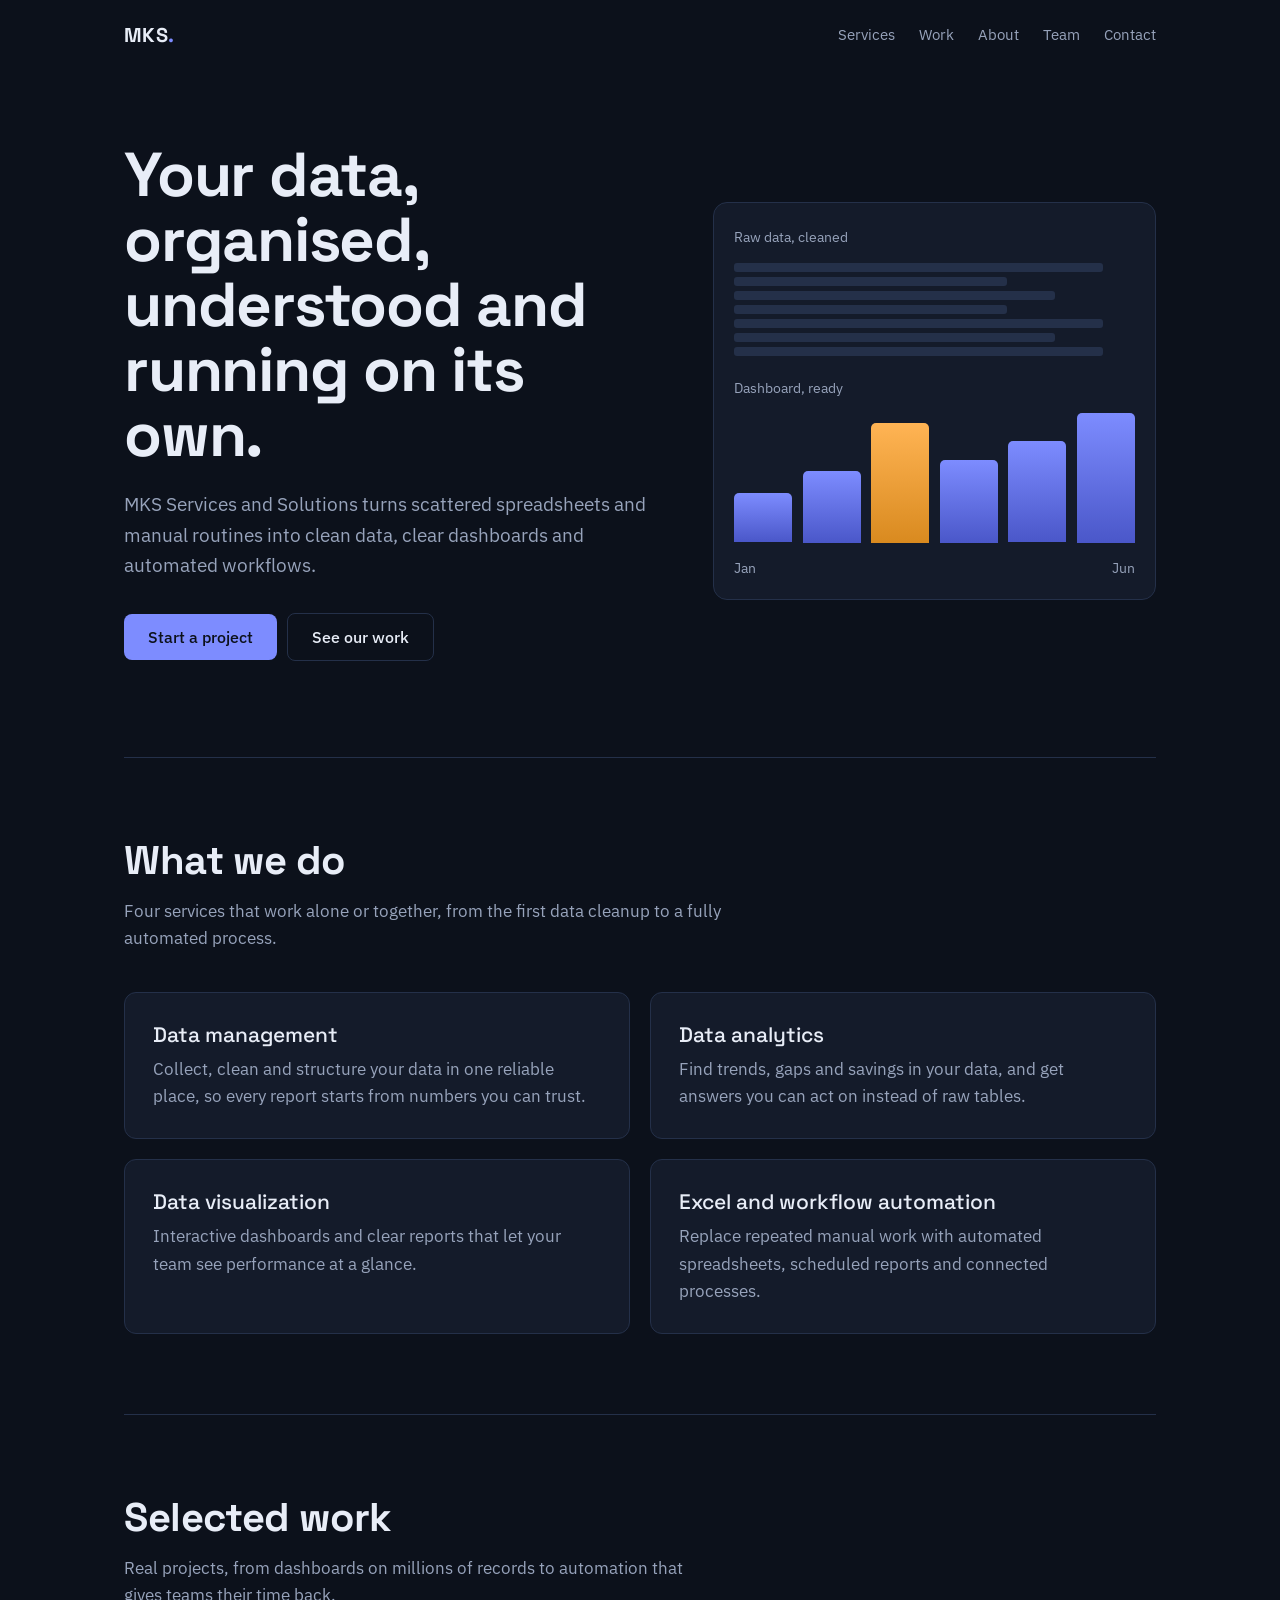
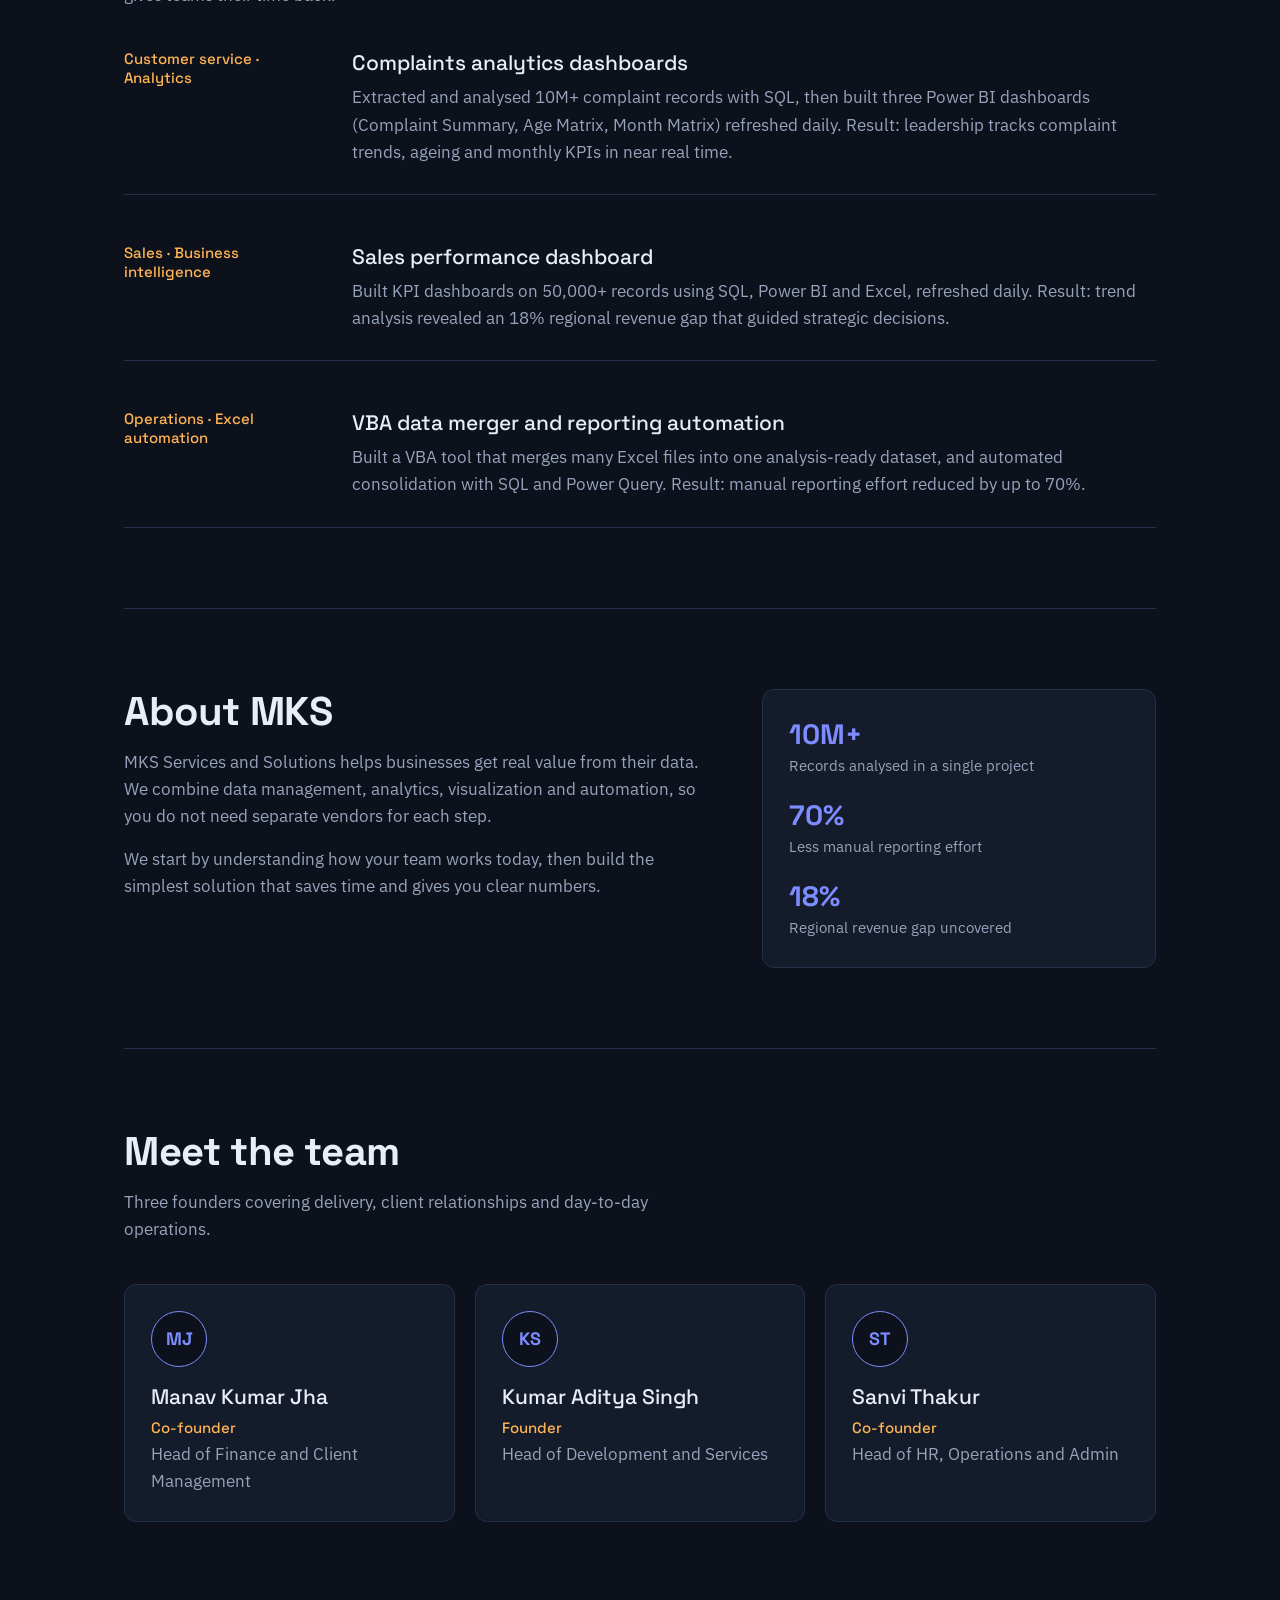
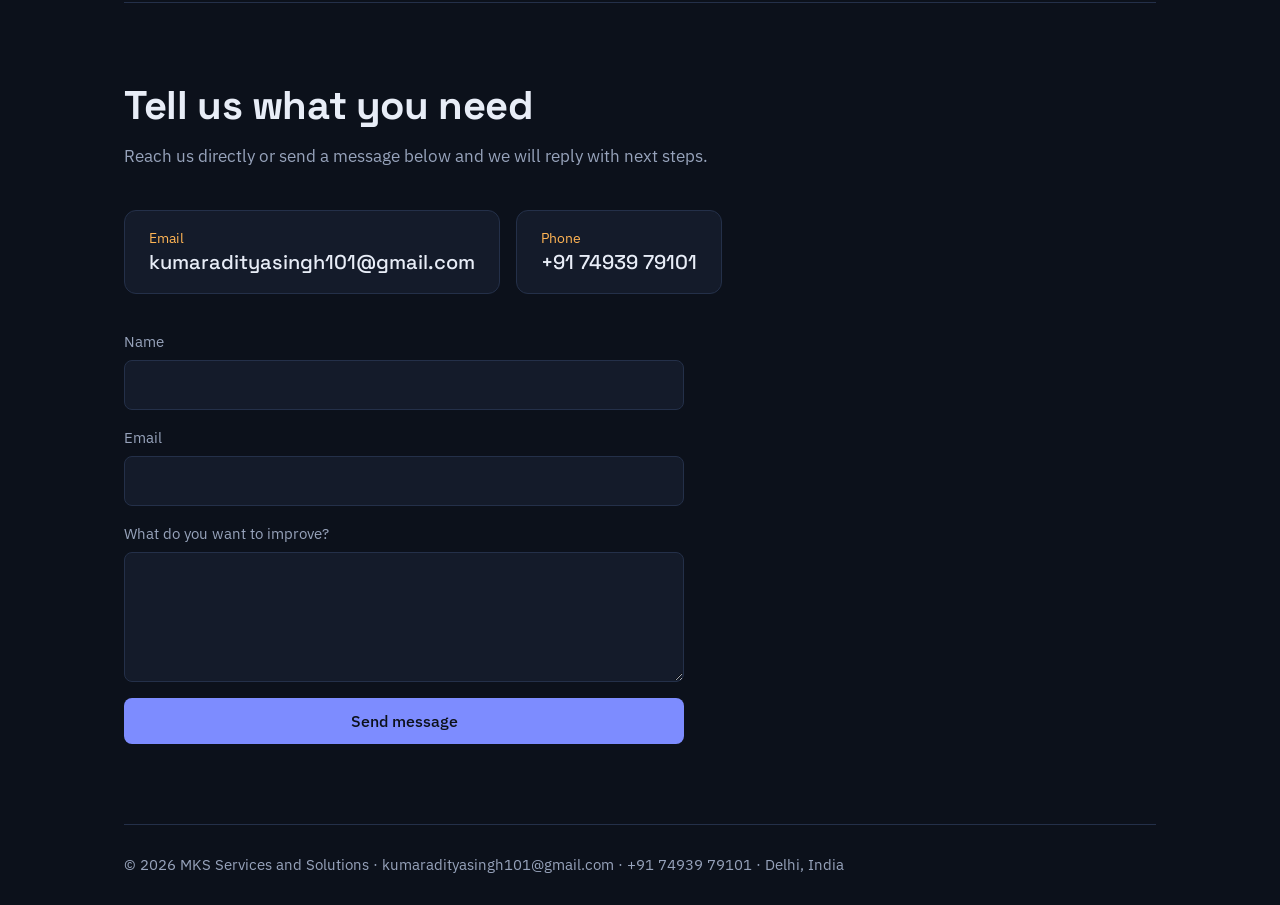
==== index.html @ cb876950 "Rename MKS Services and Solutions.html to index.html" ====
<!DOCTYPE html>
<html lang="en">
<head>
<meta charset="utf-8">
<meta name="viewport" content="width=device-width, initial-scale=1, viewport-fit=cover">
<title>MKS Services and Solutions</title>
<link rel="preconnect" href="https://fonts.googleapis.com">
<link href="https://fonts.googleapis.com/css2?family=Space+Grotesk:wght@500;700&family=IBM+Plex+Sans:wght@400;500&display=swap" rel="stylesheet">
<style>
:root{
  color-scheme:dark;
  --bg:#0c111b; --panel:#141b2a; --line:#243049; --text:#e8edf7; --muted:#97a3bb;
  --accent:#7d8cff; --warm:#ffb454;
  --head:"Space Grotesk",system-ui,sans-serif; --body:"IBM Plex Sans",system-ui,sans-serif;
  box-sizing:border-box; padding-top:env(safe-area-inset-top,0px); padding-bottom:env(safe-area-inset-bottom,0px);
}
html{scroll-padding-top:env(safe-area-inset-top,0px);scroll-behavior:smooth}
*,*::before,*::after{box-sizing:inherit}
body{margin:0;background:var(--bg);color:var(--text);font:400 17px/1.6 var(--body)}
a{color:inherit}
:focus-visible{outline:2px solid var(--warm);outline-offset:3px}
.wrap{max-width:1080px;margin:0 auto;padding:0 24px}
header{display:flex;justify-content:space-between;align-items:center;padding:22px 0}
.logo{font:700 20px var(--head);text-decoration:none;letter-spacing:.02em}
.logo span{color:var(--accent)}
nav{display:flex;gap:24px;flex-wrap:wrap}
nav a{color:var(--muted);text-decoration:none;font-size:15px}
nav a:hover{color:var(--text)}
.hero{display:grid;grid-template-columns:1.1fr .9fr;gap:48px;align-items:center;padding:72px 0 96px}
h1{font:700 clamp(36px,5.6vw,62px)/1.05 var(--head);margin:0 0 22px;letter-spacing:-.02em}
h2{font:700 clamp(28px,3.6vw,40px)/1.15 var(--head);margin:0 0 14px;letter-spacing:-.01em}
h3{font:500 21px var(--head);margin:0 0 8px}
.lead{color:var(--muted);font-size:19px;max-width:52ch;margin:0 0 32px}
.btn{display:inline-block;padding:13px 24px;border-radius:8px;background:var(--accent);color:#0c111b;font:500 16px var(--body);text-decoration:none;border:0;cursor:pointer}
.btn.ghost{background:transparent;color:var(--text);border:1px solid var(--line);margin-left:10px}
.btn:hover{filter:brightness(1.1)}
/* hero visual: messy data becoming a dashboard */
.flow{background:var(--panel);border:1px solid var(--line);border-radius:14px;padding:20px}
.flow small{color:var(--muted);font-size:14px}
.rows{display:grid;gap:5px;margin:12px 0 18px}
.rows i{display:block;height:9px;border-radius:3px;background:var(--line);animation:clean 1s ease-out .6s both}
.rows i:nth-child(odd){width:92%}.rows i:nth-child(even){width:68%}
.rows i:nth-child(3n){width:80%}
@keyframes clean{from{width:100%;background:#5a3b4a}to{}}
.bars{display:flex;align-items:flex-end;gap:10px;height:130px;margin-top:12px}
.bars b{flex:1;border-radius:5px 5px 0 0;background:linear-gradient(var(--accent),#4a57c9);transform-origin:bottom;animation:grow .9s cubic-bezier(.2,.8,.2,1) 1.4s both}
.bars b:nth-child(3){background:linear-gradient(var(--warm),#d98a1f)}
.bars b:nth-child(2){animation-delay:1.5s}.bars b:nth-child(3){animation-delay:1.6s}
.bars b:nth-child(4){animation-delay:1.7s}.bars b:nth-child(5){animation-delay:1.8s}.bars b:nth-child(6){animation-delay:1.9s}
@keyframes grow{from{transform:scaleY(0)}}
.tag{display:flex;justify-content:space-between;margin-top:14px;color:var(--muted);font-size:14px}
section{padding:80px 0;border-top:1px solid var(--line)}
.sub{color:var(--muted);max-width:60ch;margin:0 0 40px}
.services{display:grid;grid-template-columns:repeat(2,1fr);gap:20px}
.svc{background:var(--panel);border:1px solid var(--line);border-radius:12px;padding:28px}
.svc p{margin:0;color:var(--muted)}
.cases{display:grid;gap:20px}
.case{display:grid;grid-template-columns:200px 1fr;gap:28px;padding:28px 0;border-bottom:1px solid var(--line)}
.case:first-child{padding-top:0}
.case .meta{color:var(--warm);font:500 15px var(--head)}
.case .res{color:var(--muted);margin:6px 0 0}
.about{display:grid;grid-template-columns:1.2fr .8fr;gap:48px}
.about p{color:var(--muted);margin:0 0 16px}
.facts{background:var(--panel);border:1px solid var(--line);border-radius:12px;padding:26px;display:grid;gap:18px;align-content:start}
.facts strong{display:block;font:700 28px var(--head);color:var(--accent)}
.facts span{color:var(--muted);font-size:15px}
form{display:grid;gap:16px;max-width:560px}
label{display:grid;gap:6px;font-size:15px;color:var(--muted)}
input,textarea{font:inherit;color:var(--text);background:var(--panel);border:1px solid var(--line);border-radius:8px;padding:12px 14px}
textarea{min-height:130px;resize:vertical}
.direct{display:flex;flex-wrap:wrap;gap:16px;margin:0 0 36px}
.direct a{display:block;background:var(--panel);border:1px solid var(--line);border-radius:12px;padding:18px 24px;text-decoration:none;font:500 20px var(--head);overflow-wrap:anywhere}
.direct a:hover{border-color:var(--accent)}
.direct span{display:block;color:var(--warm);font:400 14px var(--body);margin-bottom:2px}
.team{display:grid;grid-template-columns:repeat(3,1fr);gap:20px}
.person{background:var(--panel);border:1px solid var(--line);border-radius:12px;padding:26px}
.av{width:56px;height:56px;border-radius:50%;display:grid;place-items:center;background:var(--bg);border:1px solid var(--accent);color:var(--accent);font:700 18px var(--head);margin-bottom:16px}
.role{color:var(--warm);font:500 15px var(--head);margin-bottom:4px}
.person p{margin:0;color:var(--muted)}
footer{border-top:1px solid var(--line);padding:28px 0;color:var(--muted);font-size:15px}
@media(max-width:820px){
  .hero,.about{grid-template-columns:1fr}.services{grid-template-columns:1fr}
  .case{grid-template-columns:1fr;gap:6px}.hero{padding-top:36px}.team{grid-template-columns:1fr}
  nav{gap:16px}
}
@media(prefers-reduced-motion:reduce){.rows i,.bars b{animation:none}}
</style>
</head>
<body>
<div class="wrap">
<header>
  <a class="logo" href="#top">MKS<span>.</span></a>
  <nav aria-label="Main"><a href="#services">Services</a><a href="#work">Work</a><a href="#about">About</a><a href="#team">Team</a><a href="#contact">Contact</a></nav>
</header>

<main id="top">
<div class="hero">
  <div>
    <h1>Your data, organised, understood and running on its own.</h1>
    <p class="lead">MKS Services and Solutions turns scattered spreadsheets and manual routines into clean data, clear dashboards and automated workflows.</p>
    <a class="btn" href="#contact">Start a project</a><a class="btn ghost" href="#work">See our work</a>
  </div>
  <div class="flow" role="img" aria-label="Illustration: messy data rows are cleaned and become a bar chart">
    <small>Raw data, cleaned</small>
    <div class="rows"><i></i><i></i><i></i><i></i><i></i><i></i><i></i></div>
    <small>Dashboard, ready</small>
    <div class="bars"><b style="height:38%"></b><b style="height:55%"></b><b style="height:92%"></b><b style="height:64%"></b><b style="height:78%"></b><b style="height:100%"></b></div>
    <div class="tag"><span>Jan</span><span>Jun</span></div>
  </div>
</div>

<section id="services">
  <h2>What we do</h2>
  <p class="sub">Four services that work alone or together, from the first data cleanup to a fully automated process.</p>
  <div class="services">
    <div class="svc"><h3>Data management</h3><p>Collect, clean and structure your data in one reliable place, so every report starts from numbers you can trust.</p></div>
    <div class="svc"><h3>Data analytics</h3><p>Find trends, gaps and savings in your data, and get answers you can act on instead of raw tables.</p></div>
    <div class="svc"><h3>Data visualization</h3><p>Interactive dashboards and clear reports that let your team see performance at a glance.</p></div>
    <div class="svc"><h3>Excel and workflow automation</h3><p>Replace repeated manual work with automated spreadsheets, scheduled reports and connected processes.</p></div>
  </div>
</section>

<section id="work">
  <h2>Selected work</h2>
  <p class="sub">Real projects, from dashboards on millions of records to automation that gives teams their time back.</p>
  <div class="cases">
    <article class="case"><div class="meta">Customer service · Analytics</div><div><h3>Complaints analytics dashboards</h3><p class="res">Extracted and analysed 10M+ complaint records with SQL, then built three Power BI dashboards (Complaint Summary, Age Matrix, Month Matrix) refreshed daily. Result: leadership tracks complaint trends, ageing and monthly KPIs in near real time.</p></div></article>
    <article class="case"><div class="meta">Sales · Business intelligence</div><div><h3>Sales performance dashboard</h3><p class="res">Built KPI dashboards on 50,000+ records using SQL, Power BI and Excel, refreshed daily. Result: trend analysis revealed an 18% regional revenue gap that guided strategic decisions.</p></div></article>
    <article class="case"><div class="meta">Operations · Excel automation</div><div><h3>VBA data merger and reporting automation</h3><p class="res">Built a VBA tool that merges many Excel files into one analysis-ready dataset, and automated consolidation with SQL and Power Query. Result: manual reporting effort reduced by up to 70%.</p></div></article>
  </div>
</section>

<section id="about">
  <div class="about">
    <div>
      <h2>About MKS</h2>
      <p>MKS Services and Solutions helps businesses get real value from their data. We combine data management, analytics, visualization and automation, so you do not need separate vendors for each step.</p>
      <p>We start by understanding how your team works today, then build the simplest solution that saves time and gives you clear numbers.</p>
    </div>
    <div class="facts">
      <div><strong>10M+</strong><span>Records analysed in a single project</span></div>
      <div><strong>70%</strong><span>Less manual reporting effort</span></div>
      <div><strong>18%</strong><span>Regional revenue gap uncovered</span></div>
    </div>
  </div>
</section>

<section id="team">
  <h2>Meet the team</h2>
  <p class="sub">Three founders covering delivery, client relationships and day-to-day operations.</p>
  <div class="team">
    <div class="person"><div class="av" aria-hidden="true">MJ</div><h3>Manav Kumar Jha</h3><div class="role">Co-founder</div><p>Head of Finance and Client Management</p></div>
    <div class="person"><div class="av" aria-hidden="true">KS</div><h3>Kumar Aditya Singh</h3><div class="role">Founder</div><p>Head of Development and Services</p></div>
    <div class="person"><div class="av" aria-hidden="true">ST</div><h3>Sanvi Thakur</h3><div class="role">Co-founder</div><p>Head of HR, Operations and Admin</p></div>
  </div>
</section>

<section id="contact">
  <h2>Tell us what you need</h2>
  <p class="sub">Reach us directly or send a message below and we will reply with next steps.</p>
  <div class="direct">
    <a href="mailto:kumaradityasingh101@gmail.com"><span>Email</span>kumaradityasingh101@gmail.com</a>
    <a href="tel:+917493979101"><span>Phone</span>+91 74939 79101</a>
  </div>
  <form id="f">
    <label>Name<input name="name" required autocomplete="name"></label>
    <label>Email<input name="email" type="email" required autocomplete="email"></label>
    <label>What do you want to improve?<textarea name="msg" required></textarea></label>
    <button class="btn" type="submit">Send message</button>
  </form>
</section>
</main>

<footer>© 2026 MKS Services and Solutions · kumaradityasingh101@gmail.com · +91 74939 79101 · Delhi, India</footer>
</div>
<script>
document.getElementById('f').addEventListener('submit',function(e){
  e.preventDefault();
  var d=new FormData(e.target);
  var body='Name: '+d.get('name')+'\nEmail: '+d.get('email')+'\n\n'+d.get('msg');
  location.href='mailto:kumaradityasingh101@gmail.com?subject='+encodeURIComponent('New enquiry from '+d.get('name'))+'&body='+encodeURIComponent(body);
});
</script>
</body>
</html>
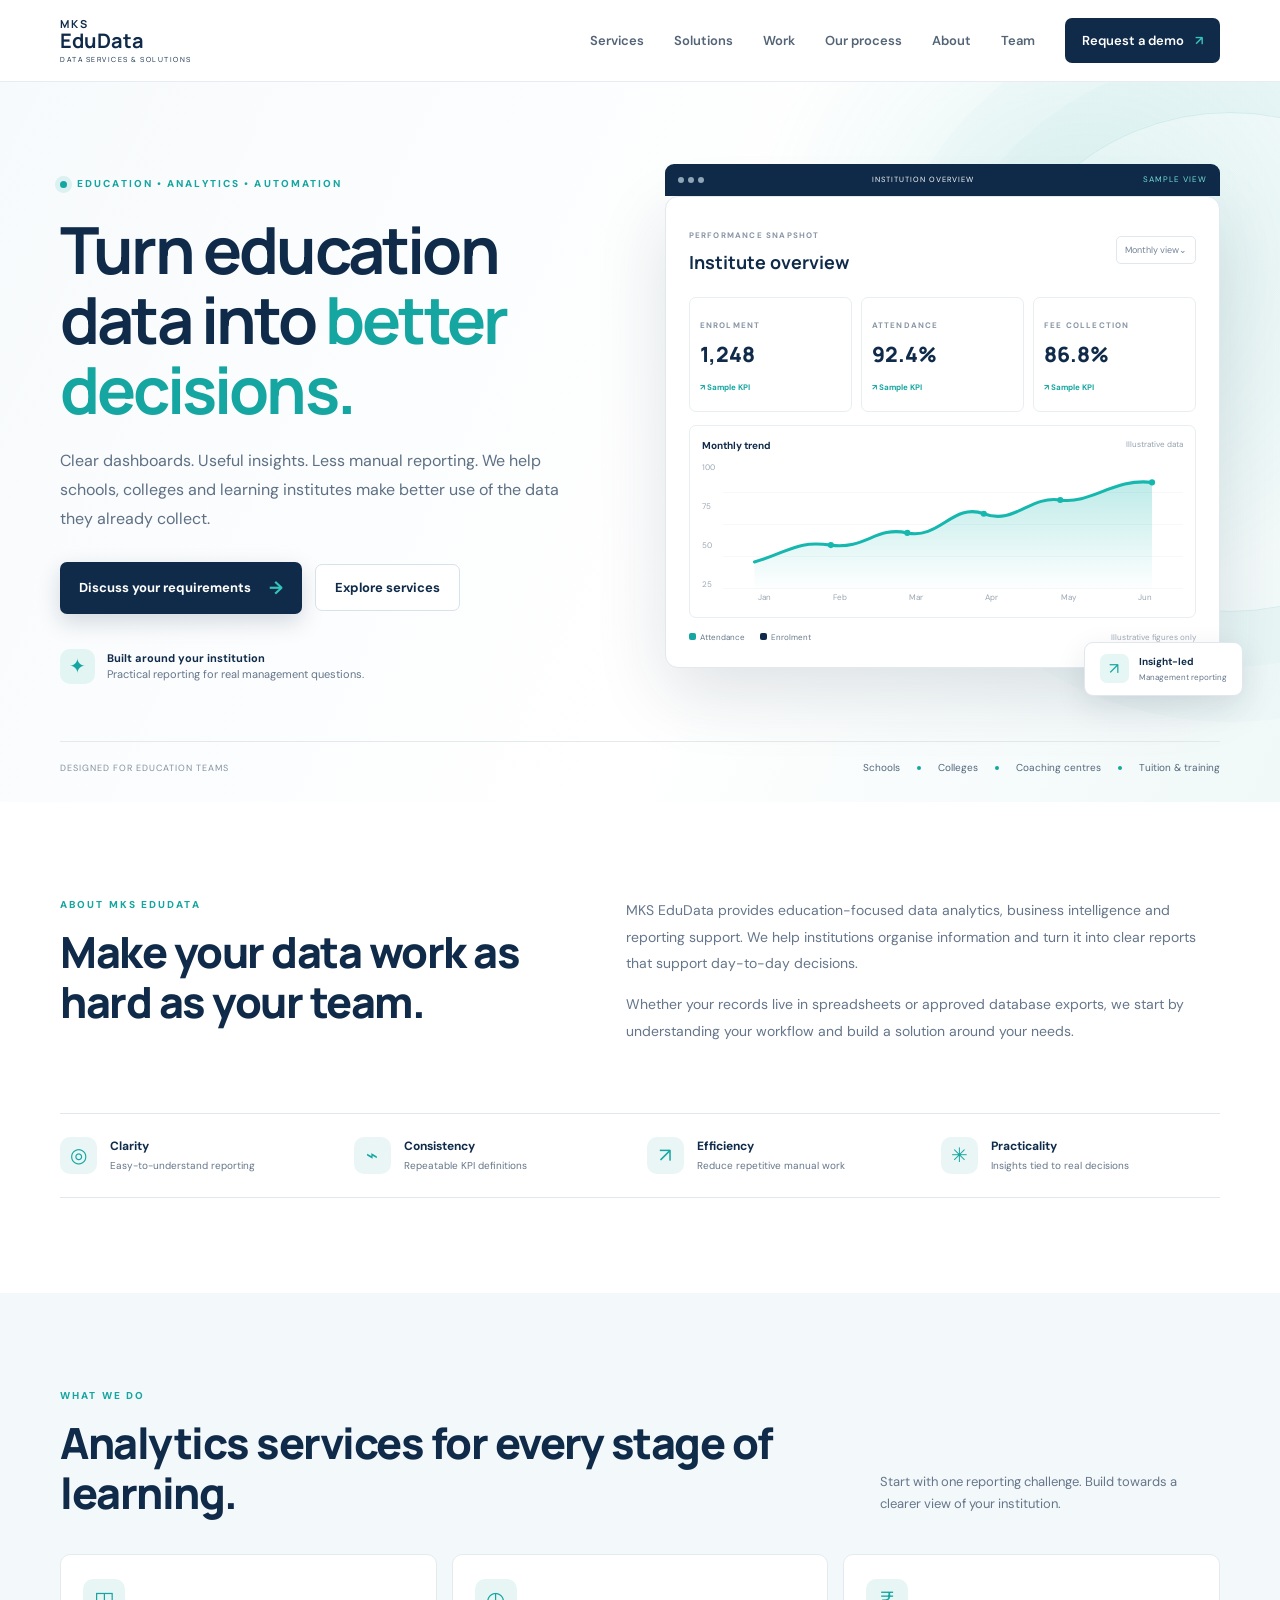
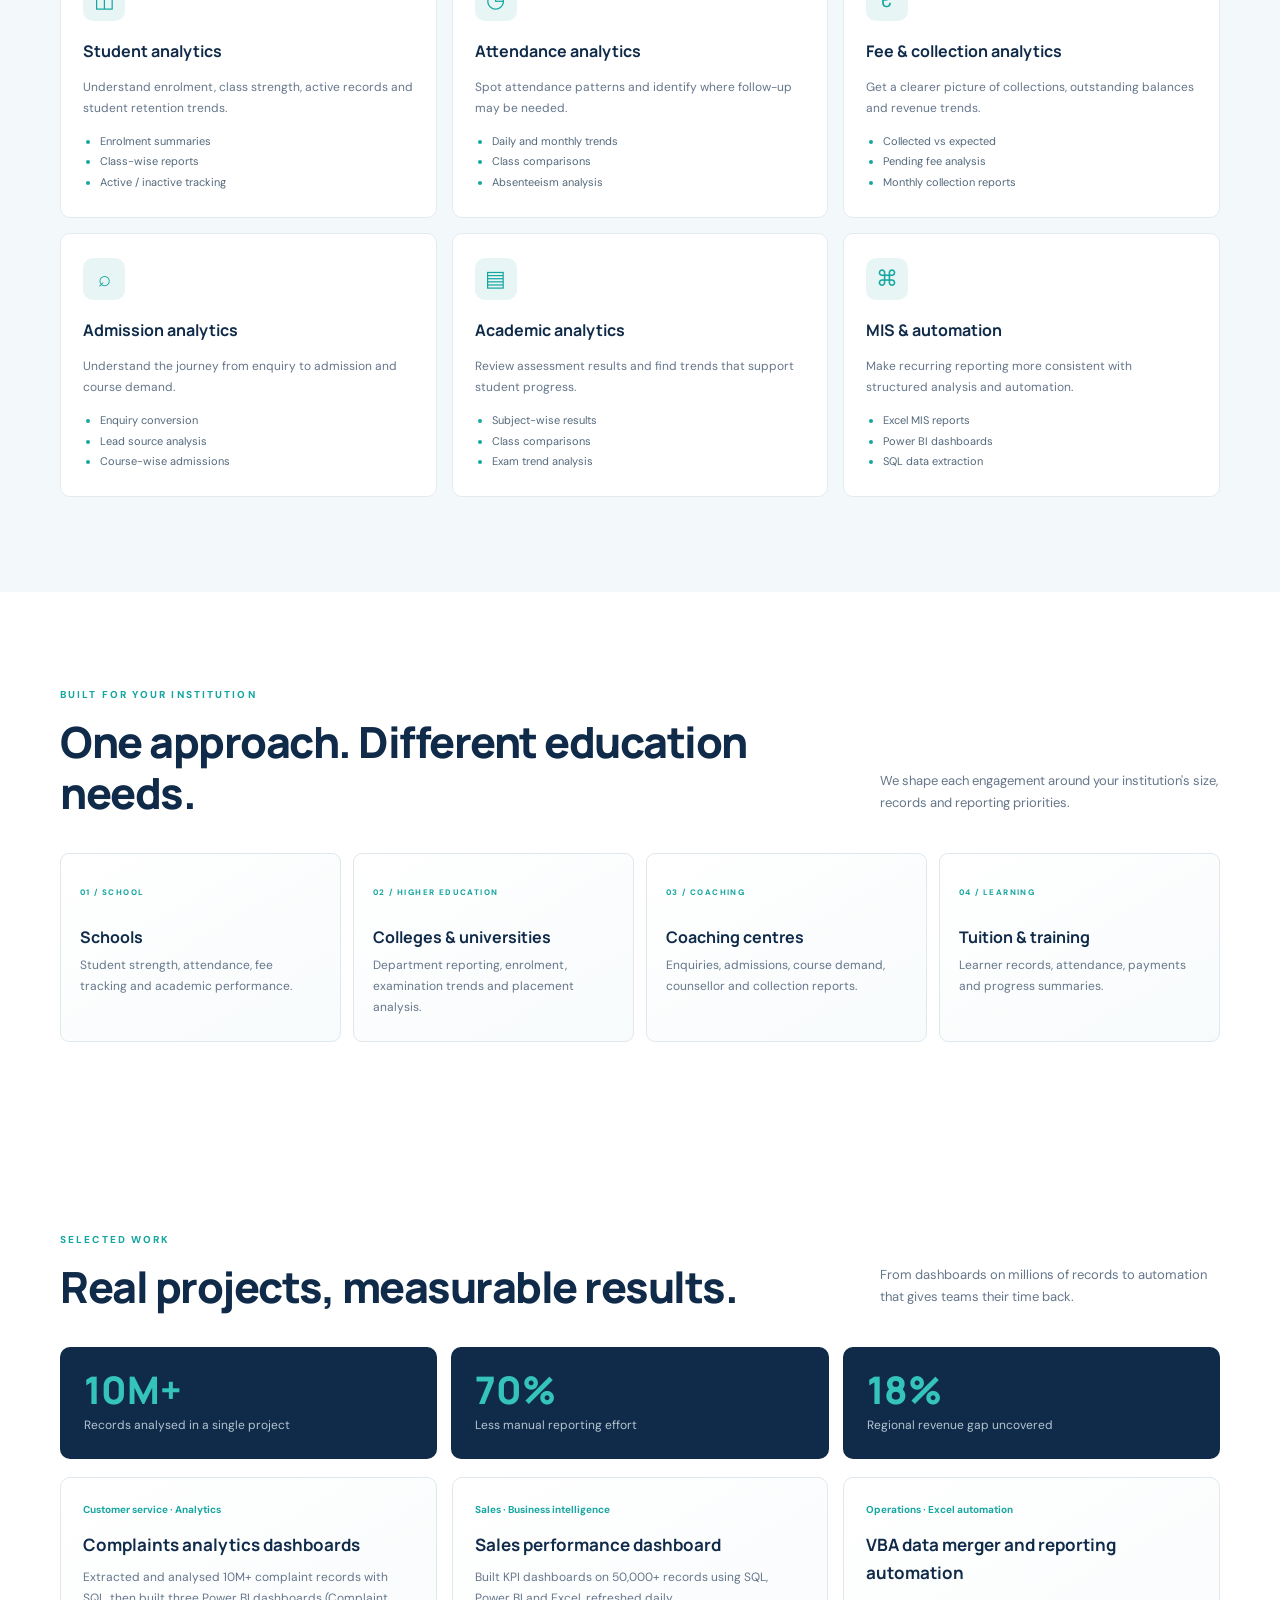
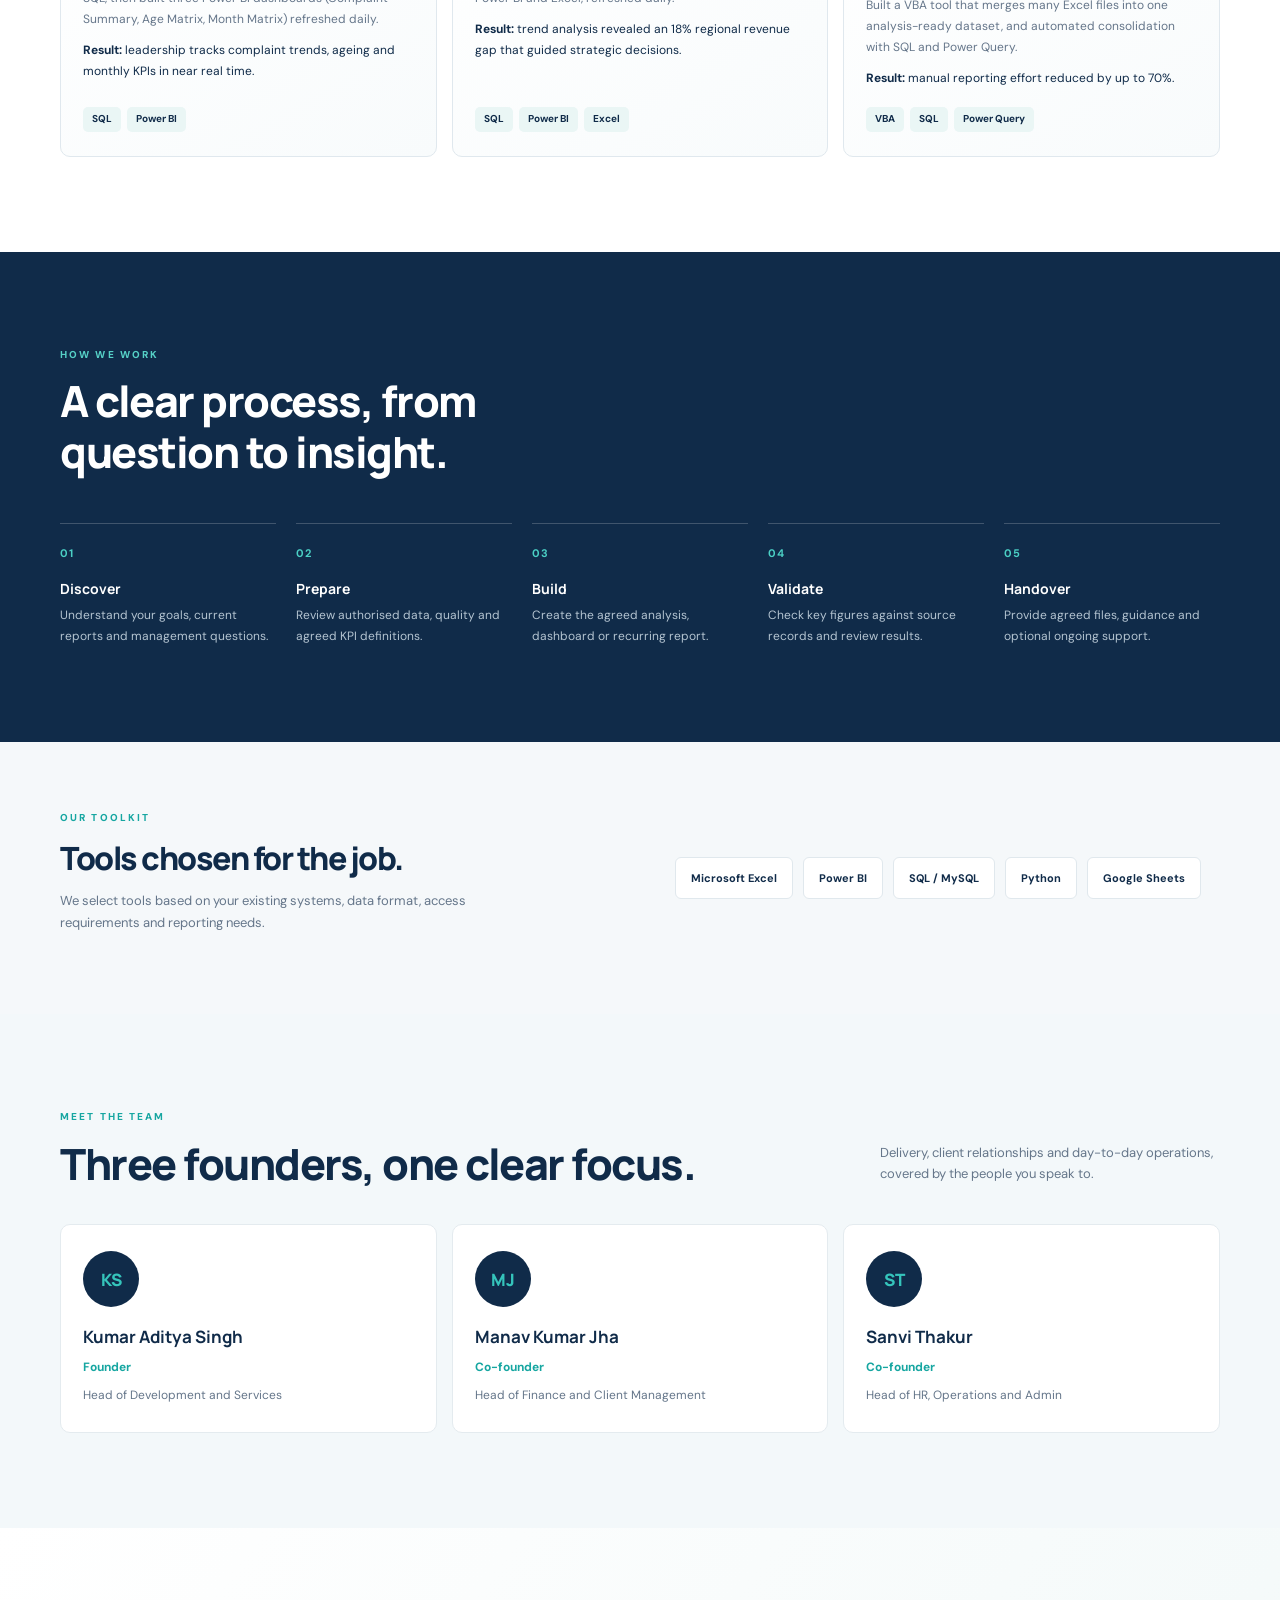
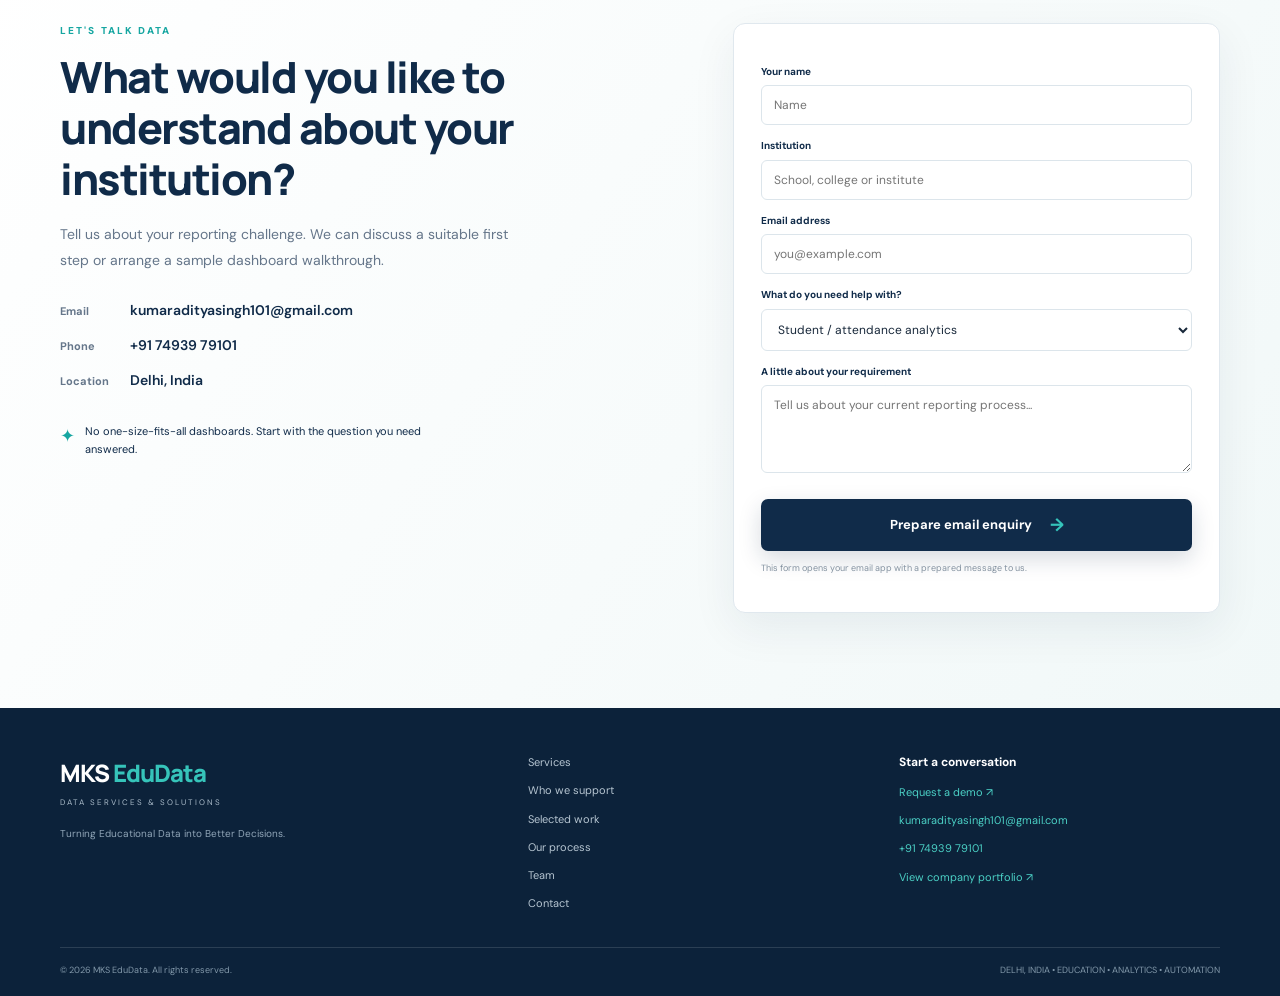
==== commit 1d51dbd7: "Add files via upload" ====
--- a/index.html
+++ b/index.html
@@ -1,185 +1,192 @@
-<!DOCTYPE html>
+<!doctype html>
 <html lang="en">
 <head>
-<meta charset="utf-8">
-<meta name="viewport" content="width=device-width, initial-scale=1, viewport-fit=cover">
-<title>MKS Services and Solutions</title>
-<link rel="preconnect" href="https://fonts.googleapis.com">
-<link href="https://fonts.googleapis.com/css2?family=Space+Grotesk:wght@500;700&family=IBM+Plex+Sans:wght@400;500&display=swap" rel="stylesheet">
-<style>
-:root{
-  color-scheme:dark;
-  --bg:#0c111b; --panel:#141b2a; --line:#243049; --text:#e8edf7; --muted:#97a3bb;
-  --accent:#7d8cff; --warm:#ffb454;
-  --head:"Space Grotesk",system-ui,sans-serif; --body:"IBM Plex Sans",system-ui,sans-serif;
-  box-sizing:border-box; padding-top:env(safe-area-inset-top,0px); padding-bottom:env(safe-area-inset-bottom,0px);
-}
-html{scroll-padding-top:env(safe-area-inset-top,0px);scroll-behavior:smooth}
-*,*::before,*::after{box-sizing:inherit}
-body{margin:0;background:var(--bg);color:var(--text);font:400 17px/1.6 var(--body)}
-a{color:inherit}
-:focus-visible{outline:2px solid var(--warm);outline-offset:3px}
-.wrap{max-width:1080px;margin:0 auto;padding:0 24px}
-header{display:flex;justify-content:space-between;align-items:center;padding:22px 0}
-.logo{font:700 20px var(--head);text-decoration:none;letter-spacing:.02em}
-.logo span{color:var(--accent)}
-nav{display:flex;gap:24px;flex-wrap:wrap}
-nav a{color:var(--muted);text-decoration:none;font-size:15px}
-nav a:hover{color:var(--text)}
-.hero{display:grid;grid-template-columns:1.1fr .9fr;gap:48px;align-items:center;padding:72px 0 96px}
-h1{font:700 clamp(36px,5.6vw,62px)/1.05 var(--head);margin:0 0 22px;letter-spacing:-.02em}
-h2{font:700 clamp(28px,3.6vw,40px)/1.15 var(--head);margin:0 0 14px;letter-spacing:-.01em}
-h3{font:500 21px var(--head);margin:0 0 8px}
-.lead{color:var(--muted);font-size:19px;max-width:52ch;margin:0 0 32px}
-.btn{display:inline-block;padding:13px 24px;border-radius:8px;background:var(--accent);color:#0c111b;font:500 16px var(--body);text-decoration:none;border:0;cursor:pointer}
-.btn.ghost{background:transparent;color:var(--text);border:1px solid var(--line);margin-left:10px}
-.btn:hover{filter:brightness(1.1)}
-/* hero visual: messy data becoming a dashboard */
-.flow{background:var(--panel);border:1px solid var(--line);border-radius:14px;padding:20px}
-.flow small{color:var(--muted);font-size:14px}
-.rows{display:grid;gap:5px;margin:12px 0 18px}
-.rows i{display:block;height:9px;border-radius:3px;background:var(--line);animation:clean 1s ease-out .6s both}
-.rows i:nth-child(odd){width:92%}.rows i:nth-child(even){width:68%}
-.rows i:nth-child(3n){width:80%}
-@keyframes clean{from{width:100%;background:#5a3b4a}to{}}
-.bars{display:flex;align-items:flex-end;gap:10px;height:130px;margin-top:12px}
-.bars b{flex:1;border-radius:5px 5px 0 0;background:linear-gradient(var(--accent),#4a57c9);transform-origin:bottom;animation:grow .9s cubic-bezier(.2,.8,.2,1) 1.4s both}
-.bars b:nth-child(3){background:linear-gradient(var(--warm),#d98a1f)}
-.bars b:nth-child(2){animation-delay:1.5s}.bars b:nth-child(3){animation-delay:1.6s}
-.bars b:nth-child(4){animation-delay:1.7s}.bars b:nth-child(5){animation-delay:1.8s}.bars b:nth-child(6){animation-delay:1.9s}
-@keyframes grow{from{transform:scaleY(0)}}
-.tag{display:flex;justify-content:space-between;margin-top:14px;color:var(--muted);font-size:14px}
-section{padding:80px 0;border-top:1px solid var(--line)}
-.sub{color:var(--muted);max-width:60ch;margin:0 0 40px}
-.services{display:grid;grid-template-columns:repeat(2,1fr);gap:20px}
-.svc{background:var(--panel);border:1px solid var(--line);border-radius:12px;padding:28px}
-.svc p{margin:0;color:var(--muted)}
-.cases{display:grid;gap:20px}
-.case{display:grid;grid-template-columns:200px 1fr;gap:28px;padding:28px 0;border-bottom:1px solid var(--line)}
-.case:first-child{padding-top:0}
-.case .meta{color:var(--warm);font:500 15px var(--head)}
-.case .res{color:var(--muted);margin:6px 0 0}
-.about{display:grid;grid-template-columns:1.2fr .8fr;gap:48px}
-.about p{color:var(--muted);margin:0 0 16px}
-.facts{background:var(--panel);border:1px solid var(--line);border-radius:12px;padding:26px;display:grid;gap:18px;align-content:start}
-.facts strong{display:block;font:700 28px var(--head);color:var(--accent)}
-.facts span{color:var(--muted);font-size:15px}
-form{display:grid;gap:16px;max-width:560px}
-label{display:grid;gap:6px;font-size:15px;color:var(--muted)}
-input,textarea{font:inherit;color:var(--text);background:var(--panel);border:1px solid var(--line);border-radius:8px;padding:12px 14px}
-textarea{min-height:130px;resize:vertical}
-.direct{display:flex;flex-wrap:wrap;gap:16px;margin:0 0 36px}
-.direct a{display:block;background:var(--panel);border:1px solid var(--line);border-radius:12px;padding:18px 24px;text-decoration:none;font:500 20px var(--head);overflow-wrap:anywhere}
-.direct a:hover{border-color:var(--accent)}
-.direct span{display:block;color:var(--warm);font:400 14px var(--body);margin-bottom:2px}
-.team{display:grid;grid-template-columns:repeat(3,1fr);gap:20px}
-.person{background:var(--panel);border:1px solid var(--line);border-radius:12px;padding:26px}
-.av{width:56px;height:56px;border-radius:50%;display:grid;place-items:center;background:var(--bg);border:1px solid var(--accent);color:var(--accent);font:700 18px var(--head);margin-bottom:16px}
-.role{color:var(--warm);font:500 15px var(--head);margin-bottom:4px}
-.person p{margin:0;color:var(--muted)}
-footer{border-top:1px solid var(--line);padding:28px 0;color:var(--muted);font-size:15px}
-@media(max-width:820px){
-  .hero,.about{grid-template-columns:1fr}.services{grid-template-columns:1fr}
-  .case{grid-template-columns:1fr;gap:6px}.hero{padding-top:36px}.team{grid-template-columns:1fr}
-  nav{gap:16px}
-}
-@media(prefers-reduced-motion:reduce){.rows i,.bars b{animation:none}}
-</style>
+  <meta charset="utf-8">
+  <meta name="viewport" content="width=device-width, initial-scale=1">
+  <meta name="theme-color" content="#102b49">
+  <meta name="description" content="MKS EduData provides education analytics, Power BI dashboards, MIS reporting and data automation for schools, colleges and institutes.">
+  <title>MKS EduData | Education Data Analytics</title>
+  <link rel="preconnect" href="https://fonts.googleapis.com">
+  <link rel="preconnect" href="https://fonts.gstatic.com" crossorigin>
+  <link href="https://fonts.googleapis.com/css2?family=DM+Sans:wght@400;500;600;700&family=Manrope:wght@400;500;600;700;800&display=swap" rel="stylesheet">
+  <link rel="stylesheet" href="styles.css">
 </head>
 <body>
-<div class="wrap">
-<header>
-  <a class="logo" href="#top">MKS<span>.</span></a>
-  <nav aria-label="Main"><a href="#services">Services</a><a href="#work">Work</a><a href="#about">About</a><a href="#team">Team</a><a href="#contact">Contact</a></nav>
-</header>
+  <header class="site-header">
+    <nav class="nav container" aria-label="Main navigation">
+      <a class="brand" href="#home" aria-label="MKS EduData home">
+        <img src="assets/mks-edudata-logo.png" alt="MKS EduData logo" onerror="this.style.display='none'">
+        <span class="brand-fallback"><b>MKS</b><strong>EduData</strong><small>DATA SERVICES &amp; SOLUTIONS</small></span>
+      </a>
+      <button class="menu-toggle" aria-label="Open menu" aria-expanded="false">☰</button>
+      <div class="nav-links">
+        <a href="#services">Services</a>
+        <a href="#solutions">Solutions</a>
+        <a href="#work">Work</a>
+        <a href="#process">Our process</a>
+        <a href="#about">About</a>
+        <a href="#team">Team</a>
+        <a class="nav-cta" href="#contact">Request a demo <span>↗</span></a>
+      </div>
+    </nav>
+  </header>
 
-<main id="top">
-<div class="hero">
-  <div>
-    <h1>Your data, organised, understood and running on its own.</h1>
-    <p class="lead">MKS Services and Solutions turns scattered spreadsheets and manual routines into clean data, clear dashboards and automated workflows.</p>
-    <a class="btn" href="#contact">Start a project</a><a class="btn ghost" href="#work">See our work</a>
-  </div>
-  <div class="flow" role="img" aria-label="Illustration: messy data rows are cleaned and become a bar chart">
-    <small>Raw data, cleaned</small>
-    <div class="rows"><i></i><i></i><i></i><i></i><i></i><i></i><i></i></div>
-    <small>Dashboard, ready</small>
-    <div class="bars"><b style="height:38%"></b><b style="height:55%"></b><b style="height:92%"></b><b style="height:64%"></b><b style="height:78%"></b><b style="height:100%"></b></div>
-    <div class="tag"><span>Jan</span><span>Jun</span></div>
-  </div>
-</div>
+  <main>
+    <section class="hero" id="home">
+      <div class="hero-glow"></div>
+      <div class="container hero-grid">
+        <div class="hero-copy">
+          <div class="eyebrow"><span class="pulse"></span> EDUCATION • ANALYTICS • AUTOMATION</div>
+          <h1>Turn education data into <em>better decisions.</em></h1>
+          <p class="hero-text">Clear dashboards. Useful insights. Less manual reporting. We help schools, colleges and learning institutes make better use of the data they already collect.</p>
+          <div class="hero-actions">
+            <a class="button button-primary" href="#contact">Discuss your requirements <span>→</span></a>
+            <a class="button button-quiet" href="#services">Explore services</a>
+          </div>
+          <div class="hero-proof">
+            <div class="proof-icon">✦</div>
+            <p><b>Built around your institution</b><br><span>Practical reporting for real management questions.</span></p>
+          </div>
+        </div>
+        <div class="dashboard-wrap" aria-label="Illustrative education analytics dashboard">
+          <div class="dashboard-top"><div><span class="dot"></span><span class="dot"></span><span class="dot"></span></div><small>INSTITUTION OVERVIEW</small><span class="live-label">SAMPLE VIEW</span></div>
+          <div class="dashboard">
+            <div class="dash-heading"><div><small>PERFORMANCE SNAPSHOT</small><h3>Institute overview</h3></div><span class="period">Monthly view⌄</span></div>
+            <div class="metric-grid">
+              <div class="metric"><small>ENROLMENT</small><b>1,248</b><span class="positive">↗ Sample KPI</span></div>
+              <div class="metric"><small>ATTENDANCE</small><b>92.4%</b><span class="positive">↗ Sample KPI</span></div>
+              <div class="metric"><small>FEE COLLECTION</small><b>86.8%</b><span class="positive">↗ Sample KPI</span></div>
+            </div>
+            <div class="chart-card">
+              <div class="chart-title"><b>Monthly trend</b><small>Illustrative data</small></div>
+              <div class="chart">
+                <div class="chart-y"><span>100</span><span>75</span><span>50</span><span>25</span></div>
+                <svg viewBox="0 0 520 170" role="img" aria-label="Illustrative rising monthly trend line">
+                  <defs><linearGradient id="area" x1="0" x2="0" y1="0" y2="1"><stop offset="0" stop-color="#16b7ae" stop-opacity=".28"/><stop offset="1" stop-color="#16b7ae" stop-opacity="0"/></linearGradient></defs>
+                  <path d="M0 132 C48 118 54 104 100 110 S158 85 200 94 S260 54 300 69 S360 45 400 51 S470 22 520 28 L520 170 L0 170Z" fill="url(#area)"/>
+                  <path d="M0 132 C48 118 54 104 100 110 S158 85 200 94 S260 54 300 69 S360 45 400 51 S470 22 520 28" fill="none" stroke="#16b7ae" stroke-width="4" stroke-linecap="round"/>
+                  <g fill="#16b7ae"><circle cx="100" cy="110" r="4"/><circle cx="200" cy="94" r="4"/><circle cx="300" cy="69" r="4"/><circle cx="400" cy="51" r="4"/><circle cx="520" cy="28" r="4"/></g>
+                </svg>
+              </div>
+              <div class="chart-x"><span>Jan</span><span>Feb</span><span>Mar</span><span>Apr</span><span>May</span><span>Jun</span></div>
+            </div>
+            <div class="dash-bottom"><span><i class="key teal"></i>Attendance</span><span><i class="key blue"></i>Enrolment</span><span class="sample-note">Illustrative figures only</span></div>
+          </div>
+          <div class="float-chip"><span>↗</span><div><b>Insight-led</b><small>Management reporting</small></div></div>
+        </div>
+      </div>
+      <div class="hero-bottom container"><span>DESIGNED FOR EDUCATION TEAMS</span><div><span>Schools</span><i></i><span>Colleges</span><i></i><span>Coaching centres</span><i></i><span>Tuition &amp; training</span></div></div>
+    </section>
 
-<section id="services">
-  <h2>What we do</h2>
-  <p class="sub">Four services that work alone or together, from the first data cleanup to a fully automated process.</p>
-  <div class="services">
-    <div class="svc"><h3>Data management</h3><p>Collect, clean and structure your data in one reliable place, so every report starts from numbers you can trust.</p></div>
-    <div class="svc"><h3>Data analytics</h3><p>Find trends, gaps and savings in your data, and get answers you can act on instead of raw tables.</p></div>
-    <div class="svc"><h3>Data visualization</h3><p>Interactive dashboards and clear reports that let your team see performance at a glance.</p></div>
-    <div class="svc"><h3>Excel and workflow automation</h3><p>Replace repeated manual work with automated spreadsheets, scheduled reports and connected processes.</p></div>
-  </div>
-</section>
+    <section class="section intro" id="about">
+      <div class="container two-col">
+        <div><div class="section-kicker">ABOUT MKS EDUDATA</div><h2>Make your data work as hard as your team.</h2></div>
+        <div class="intro-copy"><p>MKS EduData provides education-focused data analytics, business intelligence and reporting support. We help institutions organise information and turn it into clear reports that support day-to-day decisions.</p><p>Whether your records live in spreadsheets or approved database exports, we start by understanding your workflow and build a solution around your needs.</p></div>
+      </div>
+      <div class="container value-strip">
+        <div><span class="value-icon">◎</span><b>Clarity</b><small>Easy-to-understand reporting</small></div>
+        <div><span class="value-icon">⌁</span><b>Consistency</b><small>Repeatable KPI definitions</small></div>
+        <div><span class="value-icon">↗</span><b>Efficiency</b><small>Reduce repetitive manual work</small></div>
+        <div><span class="value-icon">✳</span><b>Practicality</b><small>Insights tied to real decisions</small></div>
+      </div>
+    </section>
 
-<section id="work">
-  <h2>Selected work</h2>
-  <p class="sub">Real projects, from dashboards on millions of records to automation that gives teams their time back.</p>
-  <div class="cases">
-    <article class="case"><div class="meta">Customer service · Analytics</div><div><h3>Complaints analytics dashboards</h3><p class="res">Extracted and analysed 10M+ complaint records with SQL, then built three Power BI dashboards (Complaint Summary, Age Matrix, Month Matrix) refreshed daily. Result: leadership tracks complaint trends, ageing and monthly KPIs in near real time.</p></div></article>
-    <article class="case"><div class="meta">Sales · Business intelligence</div><div><h3>Sales performance dashboard</h3><p class="res">Built KPI dashboards on 50,000+ records using SQL, Power BI and Excel, refreshed daily. Result: trend analysis revealed an 18% regional revenue gap that guided strategic decisions.</p></div></article>
-    <article class="case"><div class="meta">Operations · Excel automation</div><div><h3>VBA data merger and reporting automation</h3><p class="res">Built a VBA tool that merges many Excel files into one analysis-ready dataset, and automated consolidation with SQL and Power Query. Result: manual reporting effort reduced by up to 70%.</p></div></article>
-  </div>
-</section>
+    <section class="section services-section" id="services">
+      <div class="container">
+        <div class="section-heading"><div><div class="section-kicker">WHAT WE DO</div><h2>Analytics services for every stage of learning.</h2></div><p>Start with one reporting challenge. Build towards a clearer view of your institution.</p></div>
+        <div class="service-grid">
+          <article class="service-card"><div class="service-icon">◫</div><h3>Student analytics</h3><p>Understand enrolment, class strength, active records and student retention trends.</p><ul><li>Enrolment summaries</li><li>Class-wise reports</li><li>Active / inactive tracking</li></ul></article>
+          <article class="service-card"><div class="service-icon">◷</div><h3>Attendance analytics</h3><p>Spot attendance patterns and identify where follow-up may be needed.</p><ul><li>Daily and monthly trends</li><li>Class comparisons</li><li>Absenteeism analysis</li></ul></article>
+          <article class="service-card"><div class="service-icon">₹</div><h3>Fee &amp; collection analytics</h3><p>Get a clearer picture of collections, outstanding balances and revenue trends.</p><ul><li>Collected vs expected</li><li>Pending fee analysis</li><li>Monthly collection reports</li></ul></article>
+          <article class="service-card"><div class="service-icon">⌕</div><h3>Admission analytics</h3><p>Understand the journey from enquiry to admission and course demand.</p><ul><li>Enquiry conversion</li><li>Lead source analysis</li><li>Course-wise admissions</li></ul></article>
+          <article class="service-card"><div class="service-icon">▤</div><h3>Academic analytics</h3><p>Review assessment results and find trends that support student progress.</p><ul><li>Subject-wise results</li><li>Class comparisons</li><li>Exam trend analysis</li></ul></article>
+          <article class="service-card"><div class="service-icon">⌘</div><h3>MIS &amp; automation</h3><p>Make recurring reporting more consistent with structured analysis and automation.</p><ul><li>Excel MIS reports</li><li>Power BI dashboards</li><li>SQL data extraction</li></ul></article>
+        </div>
+      </div>
+    </section>
 
-<section id="about">
-  <div class="about">
-    <div>
-      <h2>About MKS</h2>
-      <p>MKS Services and Solutions helps businesses get real value from their data. We combine data management, analytics, visualization and automation, so you do not need separate vendors for each step.</p>
-      <p>We start by understanding how your team works today, then build the simplest solution that saves time and gives you clear numbers.</p>
+    <section class="section solutions-section" id="solutions">
+      <div class="container">
+        <div class="section-heading"><div><div class="section-kicker">BUILT FOR YOUR INSTITUTION</div><h2>One approach. Different education needs.</h2></div><p>We shape each engagement around your institution's size, records and reporting priorities.</p></div>
+        <div class="audience-grid">
+          <div class="audience-card"><span>01 / SCHOOL</span><h3>Schools</h3><p>Student strength, attendance, fee tracking and academic performance.</p></div>
+          <div class="audience-card"><span>02 / HIGHER EDUCATION</span><h3>Colleges &amp; universities</h3><p>Department reporting, enrolment, examination trends and placement analysis.</p></div>
+          <div class="audience-card"><span>03 / COACHING</span><h3>Coaching centres</h3><p>Enquiries, admissions, course demand, counsellor and collection reports.</p></div>
+          <div class="audience-card"><span>04 / LEARNING</span><h3>Tuition &amp; training</h3><p>Learner records, attendance, payments and progress summaries.</p></div>
+        </div>
+      </div>
+    </section>
+
+    <section class="section work-section" id="work">
+      <div class="container">
+        <div class="section-heading"><div><div class="section-kicker">SELECTED WORK</div><h2>Real projects, measurable results.</h2></div><p>From dashboards on millions of records to automation that gives teams their time back.</p></div>
+        <div class="stat-row">
+          <div><b>10M+</b><small>Records analysed in a single project</small></div>
+          <div><b>70%</b><small>Less manual reporting effort</small></div>
+          <div><b>18%</b><small>Regional revenue gap uncovered</small></div>
+        </div>
+        <div class="work-grid">
+          <article class="work-card"><span class="work-tag">Customer service · Analytics</span><h3>Complaints analytics dashboards</h3><p>Extracted and analysed 10M+ complaint records with SQL, then built three Power BI dashboards (Complaint Summary, Age Matrix, Month Matrix) refreshed daily.</p><p class="work-result"><b>Result:</b> leadership tracks complaint trends, ageing and monthly KPIs in near real time.</p><div class="work-tools"><span>SQL</span><span>Power BI</span></div></article>
+          <article class="work-card"><span class="work-tag">Sales · Business intelligence</span><h3>Sales performance dashboard</h3><p>Built KPI dashboards on 50,000+ records using SQL, Power BI and Excel, refreshed daily.</p><p class="work-result"><b>Result:</b> trend analysis revealed an 18% regional revenue gap that guided strategic decisions.</p><div class="work-tools"><span>SQL</span><span>Power BI</span><span>Excel</span></div></article>
+          <article class="work-card"><span class="work-tag">Operations · Excel automation</span><h3>VBA data merger and reporting automation</h3><p>Built a VBA tool that merges many Excel files into one analysis-ready dataset, and automated consolidation with SQL and Power Query.</p><p class="work-result"><b>Result:</b> manual reporting effort reduced by up to 70%.</p><div class="work-tools"><span>VBA</span><span>SQL</span><span>Power Query</span></div></article>
+        </div>
+      </div>
+    </section>
+
+    <section class="section process-section" id="process">
+      <div class="container">
+        <div class="section-kicker">HOW WE WORK</div><h2>A clear process, from question to insight.</h2>
+        <div class="process-grid">
+          <div><b>01</b><h3>Discover</h3><p>Understand your goals, current reports and management questions.</p></div>
+          <div><b>02</b><h3>Prepare</h3><p>Review authorised data, quality and agreed KPI definitions.</p></div>
+          <div><b>03</b><h3>Build</h3><p>Create the agreed analysis, dashboard or recurring report.</p></div>
+          <div><b>04</b><h3>Validate</h3><p>Check key figures against source records and review results.</p></div>
+          <div><b>05</b><h3>Handover</h3><p>Provide agreed files, guidance and optional ongoing support.</p></div>
+        </div>
+      </div>
+    </section>
+
+    <section class="section tools-section">
+      <div class="container tools-inner"><div><div class="section-kicker">OUR TOOLKIT</div><h2>Tools chosen for the job.</h2><p>We select tools based on your existing systems, data format, access requirements and reporting needs.</p></div><div class="tool-list"><span>Microsoft Excel</span><span>Power BI</span><span>SQL / MySQL</span><span>Python</span><span>Google Sheets</span></div></div>
+    </section>
+
+    <section class="section team-section" id="team">
+      <div class="container">
+        <div class="section-heading"><div><div class="section-kicker">MEET THE TEAM</div><h2>Three founders, one clear focus.</h2></div><p>Delivery, client relationships and day-to-day operations, covered by the people you speak to.</p></div>
+        <div class="team-grid">
+          <article class="team-card"><div class="avatar">KS</div><h3>Kumar Aditya Singh</h3><b>Founder</b><p>Head of Development and Services</p></article>
+          <article class="team-card"><div class="avatar">MJ</div><h3>Manav Kumar Jha</h3><b>Co-founder</b><p>Head of Finance and Client Management</p></article>
+          <article class="team-card"><div class="avatar">ST</div><h3>Sanvi Thakur</h3><b>Co-founder</b><p>Head of HR, Operations and Admin</p></article>
+        </div>
+      </div>
+    </section>
+
+    <section class="section contact-section" id="contact">
+      <div class="container contact-grid">
+        <div><div class="section-kicker">LET'S TALK DATA</div><h2>What would you like to understand about your institution?</h2><p>Tell us about your reporting challenge. We can discuss a suitable first step or arrange a sample dashboard walkthrough.</p><ul class="contact-list"><li><small>Email</small><a href="mailto:kumaradityasingh101@gmail.com">kumaradityasingh101@gmail.com</a></li><li><small>Phone</small><a href="tel:+917493979101">+91 74939 79101</a></li><li><small>Location</small><span>Delhi, India</span></li></ul>
+        <div class="contact-note"><span>✦</span> No one-size-fits-all dashboards. Start with the question you need answered.</div></div>
+        <form class="contact-form" id="contactForm">
+          <label for="name">Your name</label><input id="name" name="name" required placeholder="Name">
+          <label for="institution">Institution</label><input id="institution" name="institution" placeholder="School, college or institute">
+          <label for="email">Email address</label><input id="email" name="email" type="email" required placeholder="you@example.com">
+          <label for="service">What do you need help with?</label><select id="service" name="service"><option>Student / attendance analytics</option><option>Fee and collection reporting</option><option>Admission analytics</option><option>Academic performance</option><option>MIS / Power BI dashboard</option><option>Excel / workflow automation</option><option>Not sure yet</option></select>
+          <label for="message">A little about your requirement</label><textarea id="message" name="message" rows="4" placeholder="Tell us about your current reporting process..."></textarea>
+          <button class="button button-primary submit-button" type="submit">Prepare email enquiry <span>→</span></button>
+          <small class="form-help">This form opens your email app with a prepared message to us.</small>
+          <p class="form-status" id="formStatus" role="status"></p>
+        </form>
+      </div>
+    </section>
+  </main>
+
+  <footer class="footer">
+    <div class="container footer-main">
+      <div><a class="footer-brand" href="#home">MKS <span>EduData</span></a><p>DATA SERVICES &amp; SOLUTIONS</p><small>Turning Educational Data into Better Decisions.</small></div>
+      <div class="footer-links"><a href="#services">Services</a><a href="#solutions">Who we support</a><a href="#work">Selected work</a><a href="#process">Our process</a><a href="#team">Team</a><a href="#contact">Contact</a></div>
+      <div class="footer-contact"><b>Start a conversation</b><a href="#contact">Request a demo ↗</a><a href="mailto:kumaradityasingh101@gmail.com">kumaradityasingh101@gmail.com</a><a href="tel:+917493979101">+91 74939 79101</a><a href="assets/MKS_EduData_Company_Portfolio.pdf" target="_blank" rel="noopener">View company portfolio ↗</a></div>
     </div>
-    <div class="facts">
-      <div><strong>10M+</strong><span>Records analysed in a single project</span></div>
-      <div><strong>70%</strong><span>Less manual reporting effort</span></div>
-      <div><strong>18%</strong><span>Regional revenue gap uncovered</span></div>
-    </div>
-  </div>
-</section>
-
-<section id="team">
-  <h2>Meet the team</h2>
-  <p class="sub">Three founders covering delivery, client relationships and day-to-day operations.</p>
-  <div class="team">
-    <div class="person"><div class="av" aria-hidden="true">MJ</div><h3>Manav Kumar Jha</h3><div class="role">Co-founder</div><p>Head of Finance and Client Management</p></div>
-    <div class="person"><div class="av" aria-hidden="true">KS</div><h3>Kumar Aditya Singh</h3><div class="role">Founder</div><p>Head of Development and Services</p></div>
-    <div class="person"><div class="av" aria-hidden="true">ST</div><h3>Sanvi Thakur</h3><div class="role">Co-founder</div><p>Head of HR, Operations and Admin</p></div>
-  </div>
-</section>
-
-<section id="contact">
-  <h2>Tell us what you need</h2>
-  <p class="sub">Reach us directly or send a message below and we will reply with next steps.</p>
-  <div class="direct">
-    <a href="mailto:kumaradityasingh101@gmail.com"><span>Email</span>kumaradityasingh101@gmail.com</a>
-    <a href="tel:+917493979101"><span>Phone</span>+91 74939 79101</a>
-  </div>
-  <form id="f">
-    <label>Name<input name="name" required autocomplete="name"></label>
-    <label>Email<input name="email" type="email" required autocomplete="email"></label>
-    <label>What do you want to improve?<textarea name="msg" required></textarea></label>
-    <button class="btn" type="submit">Send message</button>
-  </form>
-</section>
-</main>
-
-<footer>© 2026 MKS Services and Solutions · kumaradityasingh101@gmail.com · +91 74939 79101 · Delhi, India</footer>
-</div>
-<script>
-document.getElementById('f').addEventListener('submit',function(e){
-  e.preventDefault();
-  var d=new FormData(e.target);
-  var body='Name: '+d.get('name')+'\nEmail: '+d.get('email')+'\n\n'+d.get('msg');
-  location.href='mailto:kumaradityasingh101@gmail.com?subject='+encodeURIComponent('New enquiry from '+d.get('name'))+'&body='+encodeURIComponent(body);
-});
-</script>
+    <div class="container footer-bottom"><span>© <span id="year"></span> MKS EduData. All rights reserved.</span><span>DELHI, INDIA • EDUCATION • ANALYTICS • AUTOMATION</span></div>
+  </footer>
+  <script src="script.js"></script>
 </body>
 </html>
--- a/styles.css
+++ b/styles.css
@@ -0,0 +1,65 @@
+ :root {
+  --navy:#102b49; --navy2:#183e62; --teal:#16a6a1; --teal2:#35c4bb;
+  --ink:#18283a; --muted:#65768a; --line:#e0e8ee; --pale:#f3f8fa; --white:#fff;
+  --shadow:0 24px 70px rgba(12,39,65,.13);
+}
+*{box-sizing:border-box} html{scroll-behavior:smooth;scroll-padding-top:90px}
+body{margin:0;color:var(--ink);font-family:"DM Sans",Arial,sans-serif;background:#fff;line-height:1.65}
+h1,h2,h3,.brand,.footer-brand{font-family:Manrope,"DM Sans",sans-serif}
+a{color:inherit;text-decoration:none}.container{width:min(1160px,calc(100% - 48px));margin-inline:auto}
+.site-header{height:82px;background:rgba(255,255,255,.94);backdrop-filter:blur(14px);position:sticky;top:0;z-index:20;border-bottom:1px solid rgba(224,232,238,.8)}
+.nav{height:100%;display:flex;align-items:center;justify-content:space-between}
+.brand{display:flex;align-items:center;gap:10px;min-width:190px}.brand img{width:58px;height:48px;object-fit:contain}.brand-fallback{display:grid;line-height:1.05;color:var(--navy)}.brand-fallback b{font-size:11px;letter-spacing:2px}.brand-fallback strong{font-size:20px}.brand-fallback small{font-size:7px;letter-spacing:1.5px;margin-top:5px}
+.nav-links{display:flex;align-items:center;gap:30px;font-size:13px;font-weight:600;color:#536477}.nav-links a:hover{color:var(--teal)}.nav-cta{background:var(--navy);color:#fff!important;padding:12px 17px;border-radius:7px}.nav-cta span{color:var(--teal2);margin-left:8px}.menu-toggle{display:none;background:none;border:0;font-size:25px;color:var(--navy)}
+.hero{position:relative;overflow:hidden;background:radial-gradient(circle at 85% 25%,rgba(22,166,161,.13),transparent 28%),linear-gradient(115deg,#f7fafc 0%,#fff 58%,#f0f8f8 100%);padding:82px 0 26px}
+.hero-glow{position:absolute;width:500px;height:500px;border:1px solid rgba(22,166,161,.13);border-radius:50%;right:-200px;top:30px;box-shadow:0 0 0 55px rgba(22,166,161,.025),0 0 0 110px rgba(22,166,161,.02)}
+.hero-grid{display:grid;grid-template-columns:1fr 1.02fr;gap:60px;align-items:center;position:relative;z-index:1}
+.eyebrow,.section-kicker{font-size:10px;font-weight:800;letter-spacing:2.1px;color:var(--teal);display:flex;align-items:center;gap:10px}.pulse{width:7px;height:7px;background:var(--teal);border-radius:50%;box-shadow:0 0 0 5px rgba(22,166,161,.12)}
+h1{font-size:clamp(42px,5.1vw,65px);line-height:1.08;letter-spacing:-2.8px;color:var(--navy);margin:22px 0}.hero h1 em{font-style:normal;color:var(--teal)}
+.hero-text{font-size:16px;line-height:1.8;color:#5e7084;max-width:510px}.hero-actions{display:flex;gap:13px;align-items:center;margin-top:28px;flex-wrap:wrap}
+.button{border:0;display:inline-flex;align-items:center;justify-content:center;gap:18px;padding:14px 19px;border-radius:7px;font:700 13px "DM Sans",sans-serif;cursor:pointer;transition:.2s}
+.button-primary{background:var(--navy);color:#fff;box-shadow:0 8px 22px rgba(16,43,73,.17)}.button-primary:hover{background:var(--navy2);transform:translateY(-2px)}.button-primary span{color:var(--teal2);font-size:18px}.button-quiet{color:var(--navy);border:1px solid #d7e2e9;background:#fff}.button-quiet:hover{border-color:var(--teal);color:var(--teal)}
+.hero-proof{display:flex;align-items:center;gap:12px;margin-top:35px}.proof-icon{width:35px;height:35px;border-radius:10px;background:#e2f5f3;color:var(--teal);display:grid;place-items:center;font-size:20px}.hero-proof p{margin:0;font-size:11px;line-height:1.5;color:var(--navy)}.hero-proof p span{color:var(--muted)}
+.dashboard-wrap{position:relative;padding:0 0 28px 0}.dashboard{background:#fff;border:1px solid #e1e9ef;border-radius:13px;padding:23px;box-shadow:var(--shadow);position:relative;z-index:1}.dashboard-top{height:32px;background:var(--navy);border-radius:9px 9px 0 0;color:#fff;display:flex;align-items:center;justify-content:space-between;padding:0 13px;font-size:9px;letter-spacing:1px}.dashboard-top>div{display:flex;gap:4px}.dot{width:6px;height:6px;border-radius:50%;background:#91a8b9}.live-label{color:#76e1d6;font-size:8px}.dash-heading{display:flex;justify-content:space-between;align-items:center;margin-bottom:17px}.dash-heading small,.metric small{font-size:8px;letter-spacing:1.2px;color:#8796a5;font-weight:700}.dash-heading h3{font-size:18px;margin:2px 0;color:var(--navy)}.period{font-size:9px;border:1px solid var(--line);padding:6px 8px;border-radius:5px;color:#738397}
+.metric-grid{display:grid;grid-template-columns:repeat(3,1fr);gap:9px}.metric{border:1px solid #e8eef2;border-radius:7px;padding:12px 10px}.metric b{display:block;font:800 21px Manrope;color:var(--navy);margin:4px 0}.positive{font-size:8px;color:var(--teal);font-weight:700}.chart-card{margin-top:13px;border:1px solid #e8eef2;border-radius:7px;padding:12px}.chart-title{display:flex;justify-content:space-between;font-size:10px;color:var(--navy)}.chart-title small{font-size:8px;color:#94a1ad}.chart{display:flex;height:130px;margin-top:7px}.chart-y{display:flex;flex-direction:column;justify-content:space-between;font-size:8px;color:#9aa7b2;padding:0 8px 0 0}.chart svg{width:100%;height:100%;overflow:visible;background:repeating-linear-gradient(to bottom,transparent 0,transparent 31px,#edf1f4 32px)}.chart-x{display:flex;justify-content:space-around;padding-left:25px;color:#99a5b0;font-size:8px}.dash-bottom{display:flex;gap:15px;align-items:center;margin-top:13px;font-size:8px;color:#68798b}.key{display:inline-block;width:7px;height:7px;border-radius:2px;margin-right:4px}.key.teal{background:var(--teal)}.key.blue{background:var(--navy)}.sample-note{margin-left:auto;color:#a0aab4}.float-chip{position:absolute;right:-23px;bottom:0;background:#fff;border:1px solid var(--line);border-radius:9px;padding:11px 15px;box-shadow:0 10px 30px rgba(16,43,73,.1);display:flex;align-items:center;gap:10px;z-index:2}.float-chip>span{background:#e5f6f4;color:var(--teal);width:29px;height:29px;border-radius:7px;display:grid;place-items:center}.float-chip b,.float-chip small{display:block}.float-chip b{font-size:10px;color:var(--navy)}.float-chip small{font-size:8px;color:var(--muted)}
+.hero-bottom{display:flex;justify-content:space-between;align-items:center;border-top:1px solid #e3eaee;margin-top:45px;padding-top:18px;color:#8291a0;font-size:9px;letter-spacing:1px}.hero-bottom>div{display:flex;align-items:center;gap:17px;color:#53677b;font-size:10px;letter-spacing:0}.hero-bottom i{width:4px;height:4px;border-radius:50%;background:var(--teal)}
+.section{padding:95px 0}.two-col{display:grid;grid-template-columns:.9fr 1.1fr;gap:80px;align-items:start}.section h2{font:800 clamp(30px,3.7vw,43px)/1.18 Manrope;color:var(--navy);letter-spacing:-1.5px;margin:13px 0 0}.intro-copy p{color:var(--muted);font-size:14px;line-height:1.9;margin:0 0 14px}.value-strip{display:grid;grid-template-columns:repeat(4,1fr);gap:14px;margin-top:55px;padding:23px 0;border-top:1px solid var(--line);border-bottom:1px solid var(--line)}.value-strip>div{display:grid;grid-template-columns:40px 1fr;column-gap:10px;align-items:center}.value-icon{grid-row:span 2;width:37px;height:37px;border-radius:10px;background:#eaf6f5;color:var(--teal);display:grid;place-items:center;font-size:20px}.value-strip b{font-size:12px;color:var(--navy)}.value-strip small{font-size:10px;color:var(--muted)}
+.services-section{background:var(--pale)}.section-heading{display:flex;justify-content:space-between;gap:45px;align-items:end;margin-bottom:35px}.section-heading>p{max-width:340px;color:var(--muted);font-size:13px;margin:0 0 5px}.service-grid{display:grid;grid-template-columns:repeat(3,1fr);gap:15px}.service-card{background:#fff;border:1px solid #e4ebef;border-radius:10px;padding:24px 22px;transition:.2s}.service-card:hover{transform:translateY(-4px);box-shadow:0 15px 35px rgba(16,43,73,.07);border-color:#c8e7e4}.service-icon{width:42px;height:42px;border-radius:10px;background:#e7f6f4;color:var(--teal);display:grid;place-items:center;font-size:22px}.service-card h3{font-size:16px;color:var(--navy);margin:17px 0 7px}.service-card p,.audience-card p,.process-grid p{font-size:12px;color:var(--muted);line-height:1.75}.service-card ul{padding-left:17px;margin:12px 0 0;color:#53687b;font-size:11px;line-height:1.9}.service-card li::marker{color:var(--teal)}
+.solutions-section{background:#fff}.audience-grid{display:grid;grid-template-columns:repeat(4,1fr);gap:12px;margin-top:35px}.audience-card{padding:23px 19px;border:1px solid var(--line);border-radius:9px;min-height:185px;background:linear-gradient(150deg,#fff,#f8fbfc)}.audience-card span{font-size:8px;letter-spacing:1.4px;color:var(--teal);font-weight:800}.audience-card h3{font-size:16px;color:var(--navy);margin:20px 0 5px}.audience-card p{margin:0}
+.process-section{background:var(--navy);color:#fff}.process-section .section-kicker{color:#56d1c7}.process-section h2{color:#fff;max-width:600px}.process-grid{display:grid;grid-template-columns:repeat(5,1fr);gap:20px;margin-top:45px}.process-grid>div{border-top:1px solid rgba(255,255,255,.2);padding-top:15px}.process-grid b{font-size:11px;color:#4bd0c5;letter-spacing:1px}.process-grid h3{font-size:14px;margin:12px 0 5px}.process-grid p{color:#b4c4d1;margin:0}
+.tools-section{padding:68px 0;background:#f5f8fa}.tools-inner{display:grid;grid-template-columns:1fr 1fr;gap:70px;align-items:center}.tools-inner h2{font-size:32px}.tools-inner p{font-size:13px;color:var(--muted);max-width:420px}.tool-list{display:flex;flex-wrap:wrap;gap:10px}.tool-list span{background:#fff;border:1px solid #e0e8ed;border-radius:6px;padding:11px 15px;color:var(--navy);font-size:11px;font-weight:700}
+.contact-section{background:linear-gradient(125deg,#fff,#f1f8f8)}.contact-grid{display:grid;grid-template-columns:1fr .82fr;gap:80px;align-items:start}.contact-grid>div>p{max-width:480px;color:var(--muted);font-size:14px;line-height:1.8;margin-top:18px}.contact-note{display:flex;gap:10px;align-items:flex-start;margin-top:30px;color:var(--navy);font-size:11px;max-width:400px}.contact-note span{color:var(--teal);font-size:18px}.contact-form{background:#fff;border:1px solid var(--line);border-radius:12px;padding:27px;box-shadow:0 15px 45px rgba(16,43,73,.07)}.contact-form label{display:block;font-size:10px;font-weight:700;color:var(--navy);margin:13px 0 5px}.contact-form input,.contact-form select,.contact-form textarea{width:100%;border:1px solid #dce5eb;border-radius:6px;padding:11px 12px;font:12px "DM Sans",sans-serif;color:var(--ink);background:#fff;outline:none}.contact-form input:focus,.contact-form select:focus,.contact-form textarea:focus{border-color:var(--teal);box-shadow:0 0 0 3px rgba(22,166,161,.1)}.submit-button{width:100%;margin-top:17px}.form-help,.form-status{font-size:9px;color:#8492a0;display:block;margin-top:10px}.form-status{color:var(--teal);font-weight:700}
+.footer{background:#0c223a;color:#fff;padding:45px 0 18px}.footer-main{display:grid;grid-template-columns:1.3fr 1fr 1fr;gap:50px;padding-bottom:35px}.footer-brand{font-size:24px;font-weight:800;letter-spacing:-1px}.footer-brand span{color:#36c4ba}.footer-main p{font-size:8px;letter-spacing:2px;color:#a9bac8;margin:3px 0 10px}.footer-main small{font-size:10px;color:#91a6b8}.footer-links,.footer-contact{display:flex;flex-direction:column;gap:10px;font-size:11px;color:#b6c5d1}.footer-links a:hover,.footer-contact a:hover{color:#4bd0c5}.footer-contact b{font-size:12px;color:#fff}.footer-contact a{color:#4bd0c5}.footer-bottom{border-top:1px solid rgba(255,255,255,.13);padding-top:15px;display:flex;justify-content:space-between;color:#8298aa;font-size:9px}
+@media(max-width:900px){.hero-grid{grid-template-columns:1fr;gap:45px}.hero-copy{max-width:650px}.dashboard-wrap{max-width:650px;width:100%;margin:auto}.hero{padding-top:60px}.two-col,.contact-grid{gap:40px}.process-grid{grid-template-columns:repeat(3,1fr)}.audience-grid{grid-template-columns:repeat(2,1fr)}}
+@media(max-width:700px){.container{width:min(100% - 34px,560px)}.site-header{height:70px}.menu-toggle{display:block}.nav-links{display:none;position:absolute;top:69px;left:0;right:0;background:#fff;padding:18px 24px 22px;border-bottom:1px solid var(--line);box-shadow:0 15px 25px rgba(16,43,73,.08);flex-direction:column;align-items:stretch;gap:16px}.nav-links.open{display:flex}.nav-cta{text-align:center}.hero{padding:50px 0 22px}.hero-grid{gap:40px}h1{font-size:44px;letter-spacing:-2px}.hero-text{font-size:14px}.hero-bottom{display:block;line-height:2}.hero-bottom>div{flex-wrap:wrap;gap:10px;margin-top:8px}.dashboard{padding:14px}.dashboard-top{height:29px}.metric{padding:9px 7px}.metric b{font-size:17px}.float-chip{right:4px}.section{padding:68px 0}.two-col,.contact-grid,.tools-inner{grid-template-columns:1fr;gap:24px}.value-strip{grid-template-columns:repeat(2,1fr);gap:20px}.section-heading{display:block}.section-heading>p{margin-top:15px}.service-grid{grid-template-columns:1fr}.audience-grid{grid-template-columns:1fr 1fr}.process-grid{grid-template-columns:1fr 1fr;gap:22px}.tools-inner{gap:20px}.contact-form{padding:20px}.footer-main{grid-template-columns:1fr 1fr;gap:28px}.footer-main>div:first-child{grid-column:1/-1}.footer-bottom{gap:12px;flex-direction:column}.sample-note{display:none}}
+@media(max-width:390px){.audience-grid,.process-grid{grid-template-columns:1fr}.hero-actions{align-items:stretch;flex-direction:column}.button{width:100%}.metric-grid{gap:5px}.metric b{font-size:15px}.dash-bottom{gap:8px}}
+
+/* Work, team and contact additions */
+.work-section{background:#fff}
+.stat-row{display:grid;grid-template-columns:repeat(3,1fr);gap:14px;margin-bottom:18px}
+.stat-row>div{background:var(--navy);border-radius:10px;padding:22px 24px;color:#fff}
+.stat-row b{display:block;font:800 38px/1.1 Manrope;color:var(--teal2)}
+.stat-row small{font-size:12px;color:#b4c4d1}
+.work-grid{display:grid;grid-template-columns:repeat(3,1fr);gap:15px}
+.work-card{border:1px solid var(--line);border-radius:10px;padding:24px 22px;background:linear-gradient(150deg,#fff,#f8fbfc);display:flex;flex-direction:column;transition:.2s}
+.work-card:hover{border-color:#c8e7e4;box-shadow:0 15px 35px rgba(16,43,73,.07)}
+.work-tag{font-size:10px;font-weight:700;color:var(--teal)}
+.work-card h3{font-size:17px;color:var(--navy);margin:12px 0 8px}
+.work-card p{font-size:12px;color:var(--muted);line-height:1.75;margin:0 0 10px}
+.work-card .work-result{color:var(--navy)}
+.work-tools{display:flex;gap:6px;flex-wrap:wrap;margin-top:auto;padding-top:8px}
+.work-tools span{font-size:10px;font-weight:700;color:var(--navy);background:#eaf6f5;border-radius:5px;padding:4px 9px}
+.team-section{background:var(--pale)}
+.team-grid{display:grid;grid-template-columns:repeat(3,1fr);gap:15px}
+.team-card{background:#fff;border:1px solid #e4ebef;border-radius:10px;padding:26px 22px}
+.avatar{width:56px;height:56px;border-radius:50%;background:var(--navy);color:var(--teal2);display:grid;place-items:center;font:800 17px Manrope}
+.team-card h3{font-size:17px;color:var(--navy);margin:16px 0 2px}
+.team-card b{font-size:12px;color:var(--teal)}
+.team-card p{font-size:12px;color:var(--muted);margin:6px 0 0}
+.contact-list{list-style:none;padding:0;margin:26px 0 0;display:grid;gap:12px}
+.contact-list li{display:grid;grid-template-columns:70px 1fr;align-items:baseline;font-size:14px;color:var(--navy);font-weight:600}
+.contact-list small{font-size:11px;color:var(--muted);font-weight:700}
+.contact-list a:hover{color:var(--teal)}
+.nav-links a:focus-visible,.button:focus-visible,.menu-toggle:focus-visible{outline:2px solid var(--teal);outline-offset:3px}
+@media(max-width:900px){.work-grid,.team-grid{grid-template-columns:1fr 1fr}}
+@media(max-width:700px){.stat-row,.work-grid,.team-grid{grid-template-columns:1fr}.contact-list li{grid-template-columns:60px 1fr;word-break:break-word}}
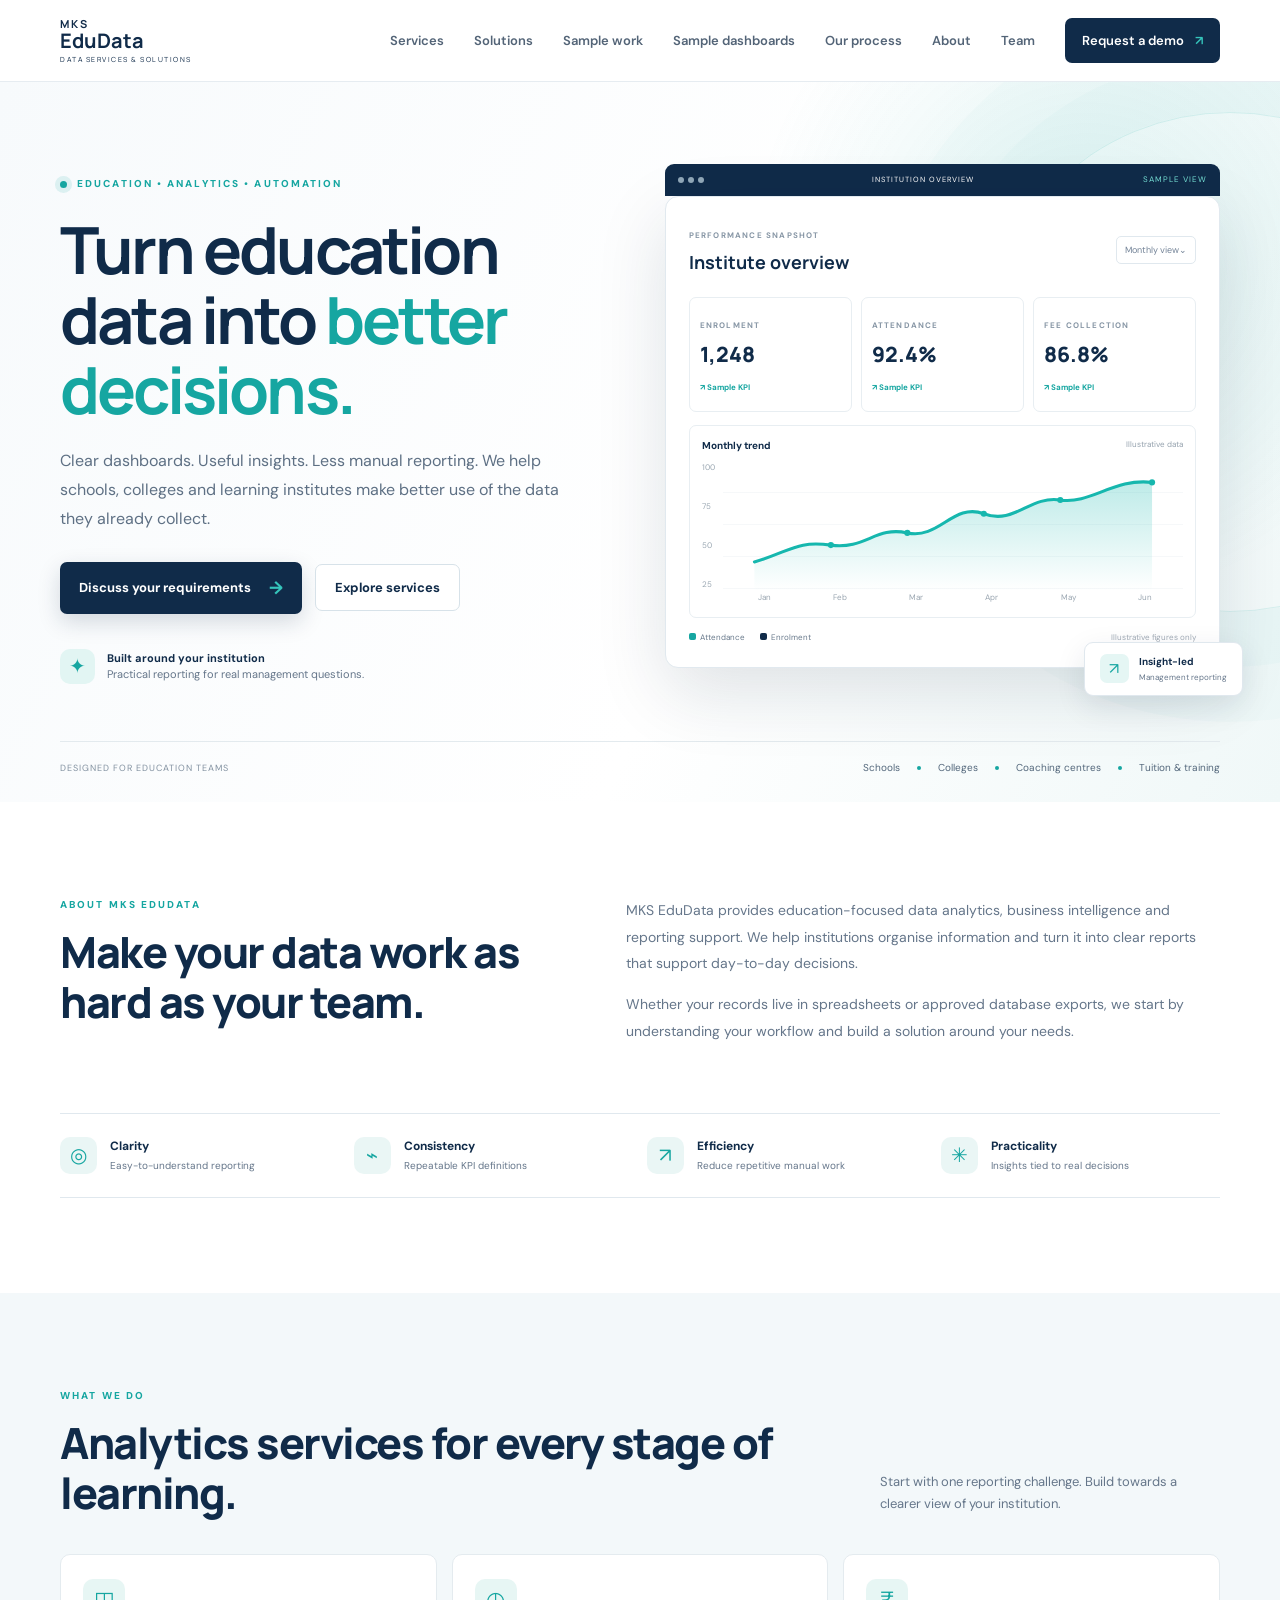
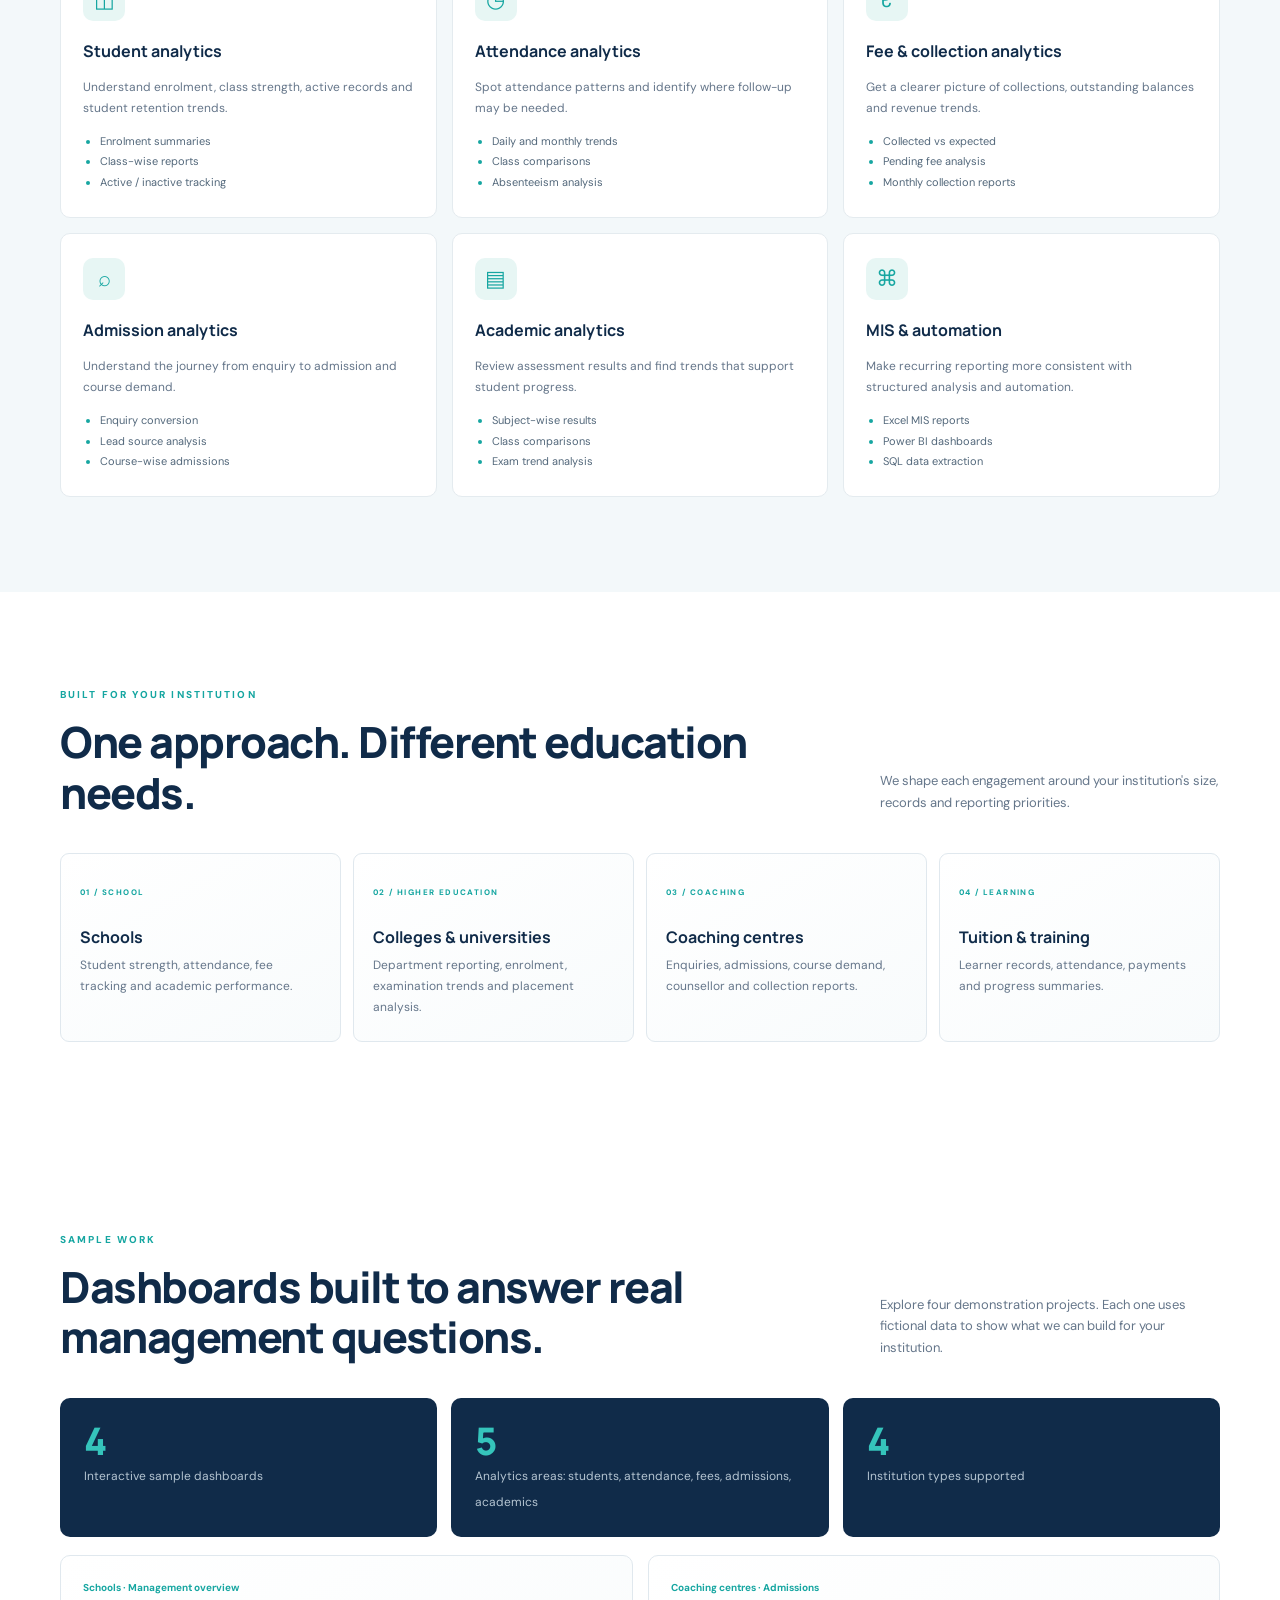
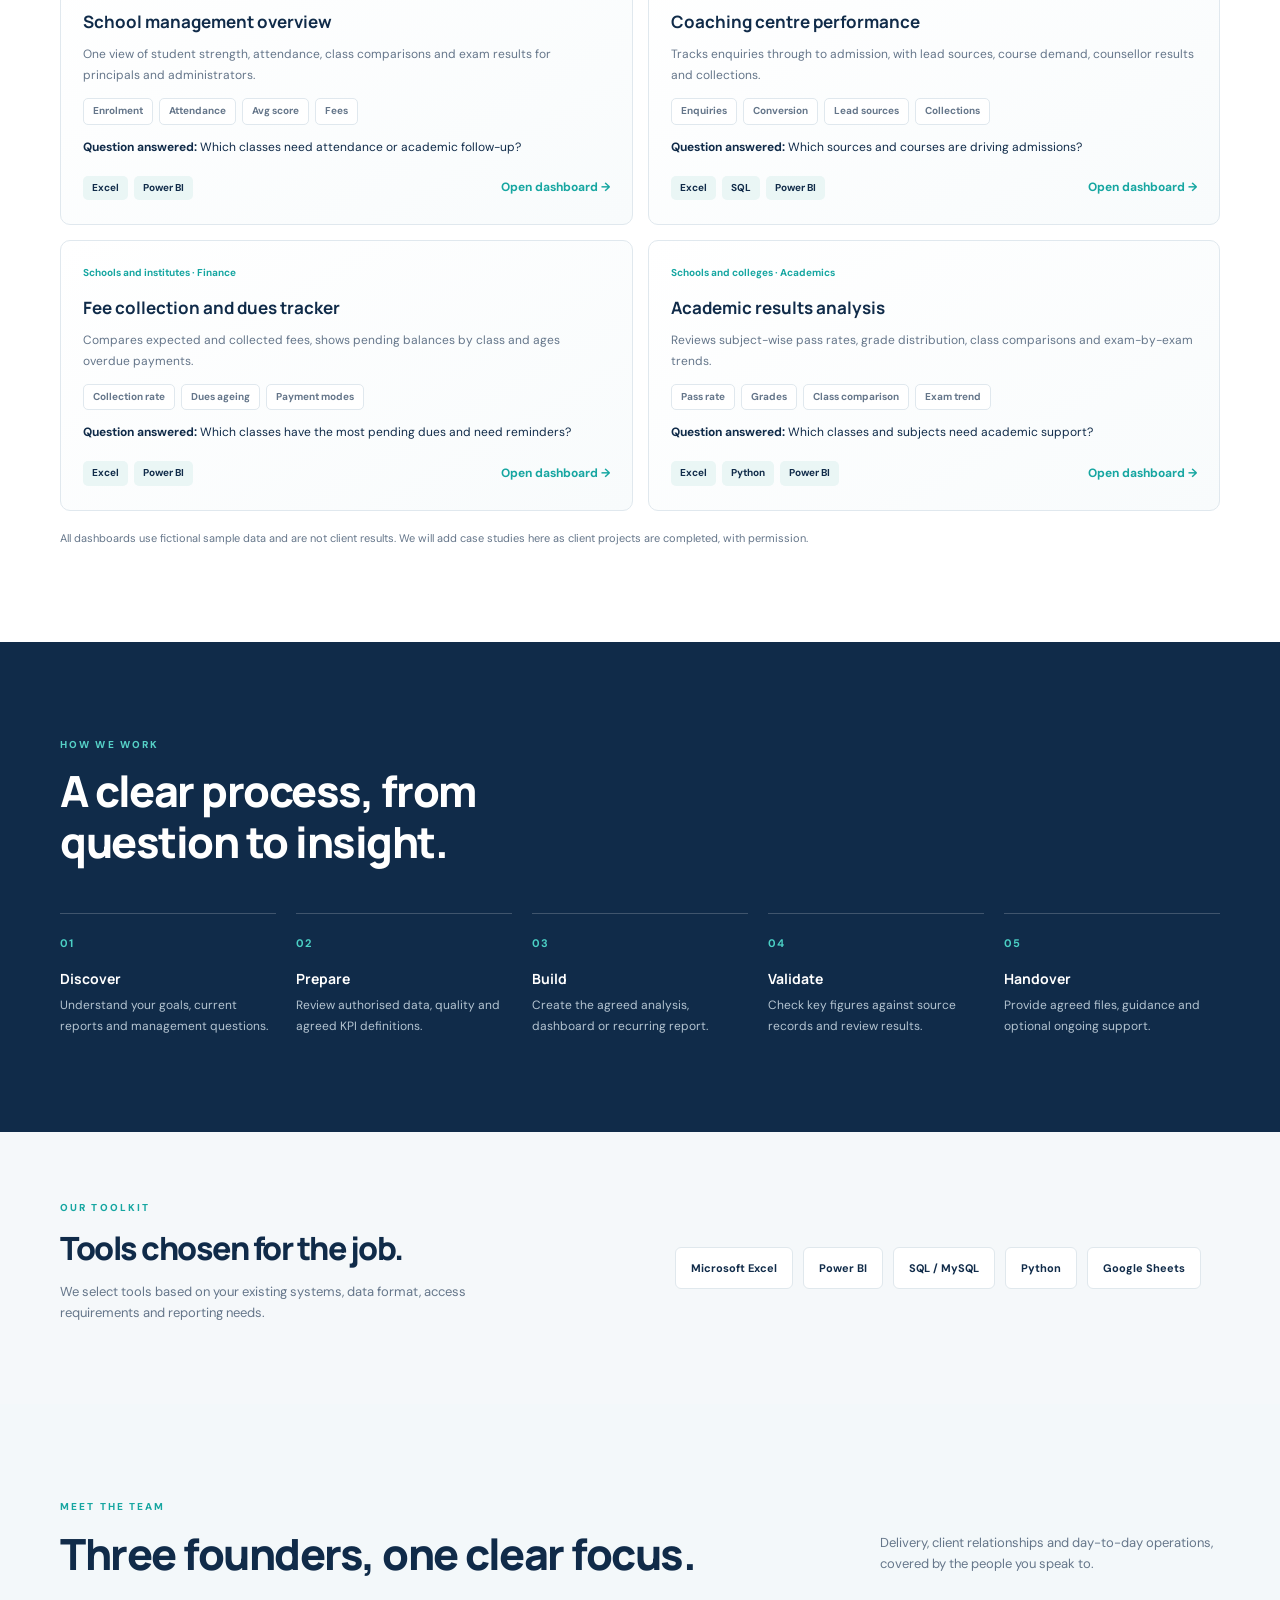
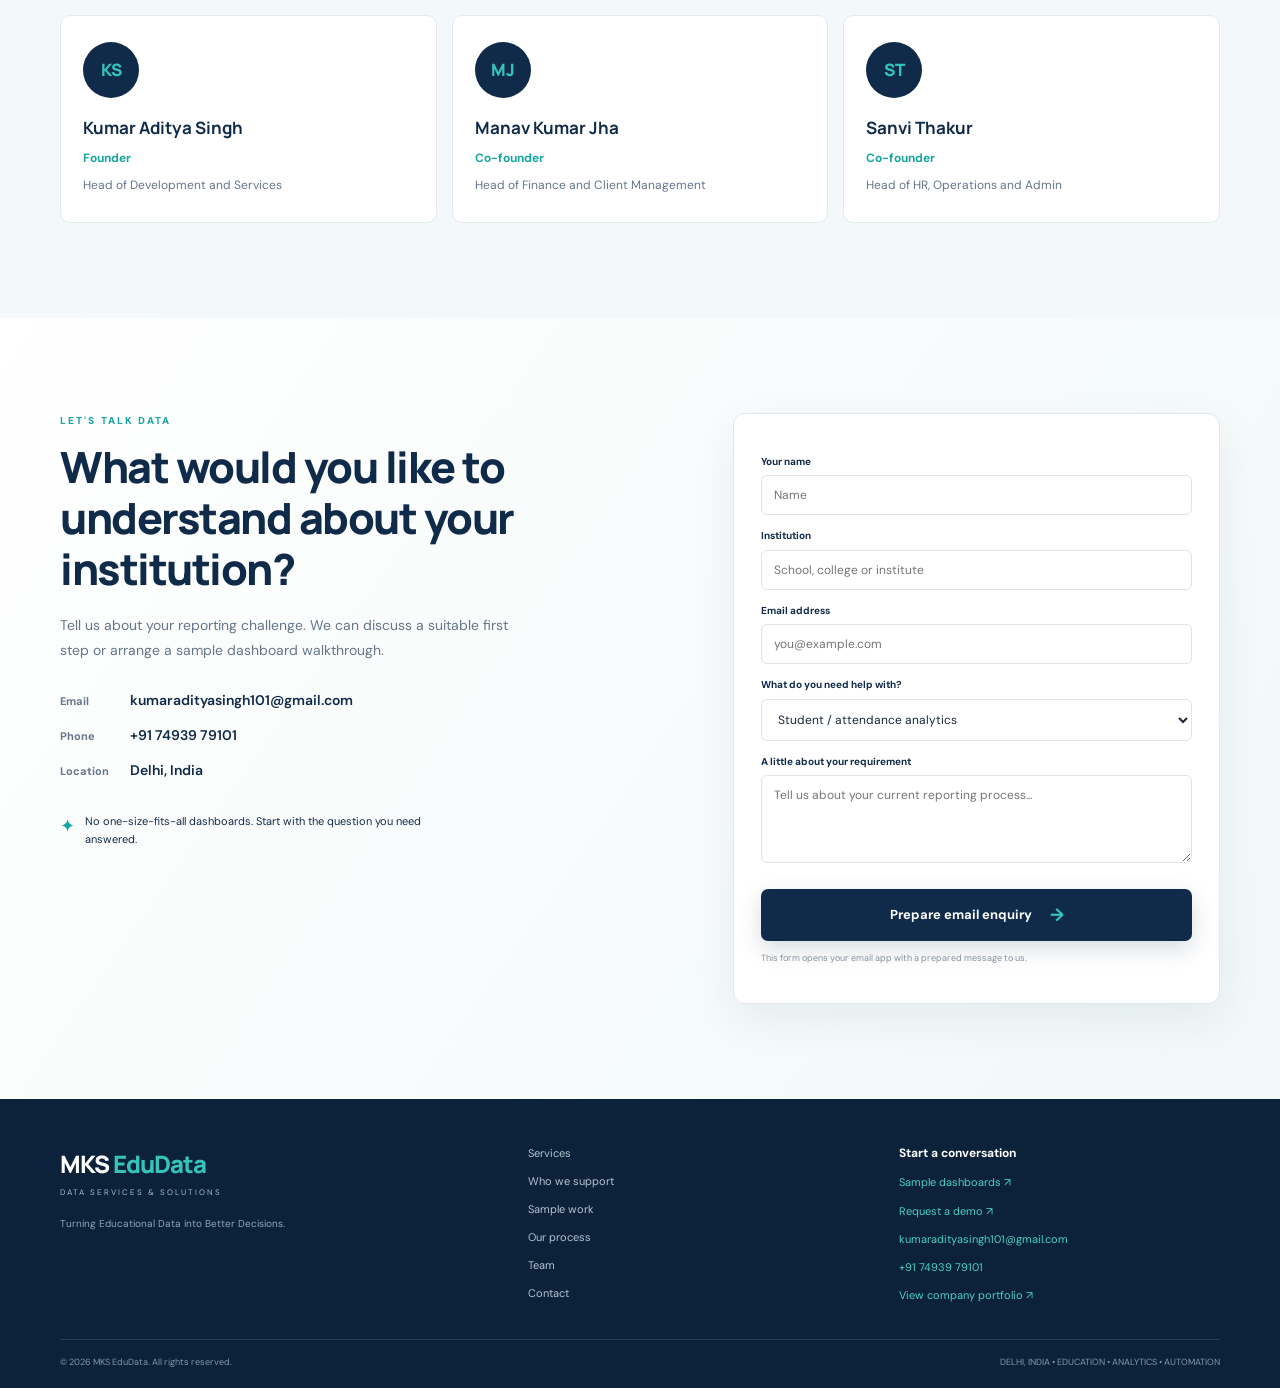
==== commit c865accb: "Add files via upload" ====
--- a/index.html
+++ b/index.html
@@ -22,7 +22,8 @@
       <div class="nav-links">
         <a href="#services">Services</a>
         <a href="#solutions">Solutions</a>
-        <a href="#work">Work</a>
+        <a href="#work">Sample work</a>
+        <a href="dashboards.html">Sample dashboards</a>
         <a href="#process">Our process</a>
         <a href="#about">About</a>
         <a href="#team">Team</a>
@@ -119,17 +120,16 @@
 
     <section class="section work-section" id="work">
       <div class="container">
-        <div class="section-heading"><div><div class="section-kicker">SELECTED WORK</div><h2>Real projects, measurable results.</h2></div><p>From dashboards on millions of records to automation that gives teams their time back.</p></div>
+        <div class="section-heading"><div><div class="section-kicker">SAMPLE WORK</div><h2>Dashboards built to answer real management questions.</h2></div><p>Explore four demonstration projects. Each one uses fictional data to show what we can build for your institution.</p></div>
         <div class="stat-row">
-          <div><b>10M+</b><small>Records analysed in a single project</small></div>
-          <div><b>70%</b><small>Less manual reporting effort</small></div>
-          <div><b>18%</b><small>Regional revenue gap uncovered</small></div>
+          <div><b>4</b><small>Interactive sample dashboards</small></div>
+          <div><b>5</b><small>Analytics areas: students, attendance, fees, admissions, academics</small></div>
+          <div><b>4</b><small>Institution types supported</small></div>
         </div>
         <div class="work-grid">
-          <article class="work-card"><span class="work-tag">Customer service · Analytics</span><h3>Complaints analytics dashboards</h3><p>Extracted and analysed 10M+ complaint records with SQL, then built three Power BI dashboards (Complaint Summary, Age Matrix, Month Matrix) refreshed daily.</p><p class="work-result"><b>Result:</b> leadership tracks complaint trends, ageing and monthly KPIs in near real time.</p><div class="work-tools"><span>SQL</span><span>Power BI</span></div></article>
-          <article class="work-card"><span class="work-tag">Sales · Business intelligence</span><h3>Sales performance dashboard</h3><p>Built KPI dashboards on 50,000+ records using SQL, Power BI and Excel, refreshed daily.</p><p class="work-result"><b>Result:</b> trend analysis revealed an 18% regional revenue gap that guided strategic decisions.</p><div class="work-tools"><span>SQL</span><span>Power BI</span><span>Excel</span></div></article>
-          <article class="work-card"><span class="work-tag">Operations · Excel automation</span><h3>VBA data merger and reporting automation</h3><p>Built a VBA tool that merges many Excel files into one analysis-ready dataset, and automated consolidation with SQL and Power Query.</p><p class="work-result"><b>Result:</b> manual reporting effort reduced by up to 70%.</p><div class="work-tools"><span>VBA</span><span>SQL</span><span>Power Query</span></div></article>
+          <article class="work-card"><span class="work-tag">Schools · Management overview</span><h3>School management overview</h3><p>One view of student strength, attendance, class comparisons and exam results for principals and administrators.</p><div class="work-kpis"><span>Enrolment</span><span>Attendance</span><span>Avg score</span><span>Fees</span></div><p class="work-result"><b>Question answered:</b> Which classes need attendance or academic follow-up?</p><div class="work-tools"><span>Excel</span><span>Power BI</span><a class="work-link" href="dashboards.html#school">Open dashboard →</a></div></article><article class="work-card"><span class="work-tag">Coaching centres · Admissions</span><h3>Coaching centre performance</h3><p>Tracks enquiries through to admission, with lead sources, course demand, counsellor results and collections.</p><div class="work-kpis"><span>Enquiries</span><span>Conversion</span><span>Lead sources</span><span>Collections</span></div><p class="work-result"><b>Question answered:</b> Which sources and courses are driving admissions?</p><div class="work-tools"><span>Excel</span><span>SQL</span><span>Power BI</span><a class="work-link" href="dashboards.html#coach">Open dashboard →</a></div></article><article class="work-card"><span class="work-tag">Schools and institutes · Finance</span><h3>Fee collection and dues tracker</h3><p>Compares expected and collected fees, shows pending balances by class and ages overdue payments.</p><div class="work-kpis"><span>Collection rate</span><span>Dues ageing</span><span>Payment modes</span></div><p class="work-result"><b>Question answered:</b> Which classes have the most pending dues and need reminders?</p><div class="work-tools"><span>Excel</span><span>Power BI</span><a class="work-link" href="dashboards.html#fees">Open dashboard →</a></div></article><article class="work-card"><span class="work-tag">Schools and colleges · Academics</span><h3>Academic results analysis</h3><p>Reviews subject-wise pass rates, grade distribution, class comparisons and exam-by-exam trends.</p><div class="work-kpis"><span>Pass rate</span><span>Grades</span><span>Class comparison</span><span>Exam trend</span></div><p class="work-result"><b>Question answered:</b> Which classes and subjects need academic support?</p><div class="work-tools"><span>Excel</span><span>Python</span><span>Power BI</span><a class="work-link" href="dashboards.html#results">Open dashboard →</a></div></article>
         </div>
+        <p class="work-disclaimer">All dashboards use fictional sample data and are not client results. We will add case studies here as client projects are completed, with permission.</p>
       </div>
     </section>
 
@@ -182,8 +182,8 @@
   <footer class="footer">
     <div class="container footer-main">
       <div><a class="footer-brand" href="#home">MKS <span>EduData</span></a><p>DATA SERVICES &amp; SOLUTIONS</p><small>Turning Educational Data into Better Decisions.</small></div>
-      <div class="footer-links"><a href="#services">Services</a><a href="#solutions">Who we support</a><a href="#work">Selected work</a><a href="#process">Our process</a><a href="#team">Team</a><a href="#contact">Contact</a></div>
-      <div class="footer-contact"><b>Start a conversation</b><a href="#contact">Request a demo ↗</a><a href="mailto:kumaradityasingh101@gmail.com">kumaradityasingh101@gmail.com</a><a href="tel:+917493979101">+91 74939 79101</a><a href="assets/MKS_EduData_Company_Portfolio.pdf" target="_blank" rel="noopener">View company portfolio ↗</a></div>
+      <div class="footer-links"><a href="#services">Services</a><a href="#solutions">Who we support</a><a href="#work">Sample work</a><a href="#process">Our process</a><a href="#team">Team</a><a href="#contact">Contact</a></div>
+      <div class="footer-contact"><b>Start a conversation</b><a href="dashboards.html">Sample dashboards ↗</a><a href="#contact">Request a demo ↗</a><a href="mailto:kumaradityasingh101@gmail.com">kumaradityasingh101@gmail.com</a><a href="tel:+917493979101">+91 74939 79101</a><a href="assets/MKS_EduData_Company_Portfolio.pdf" target="_blank" rel="noopener">View company portfolio ↗</a></div>
     </div>
     <div class="container footer-bottom"><span>© <span id="year"></span> MKS EduData. All rights reserved.</span><span>DELHI, INDIA • EDUCATION • ANALYTICS • AUTOMATION</span></div>
   </footer>
--- a/styles.css
+++ b/styles.css
@@ -40,7 +40,7 @@
 .stat-row>div{background:var(--navy);border-radius:10px;padding:22px 24px;color:#fff}
 .stat-row b{display:block;font:800 38px/1.1 Manrope;color:var(--teal2)}
 .stat-row small{font-size:12px;color:#b4c4d1}
-.work-grid{display:grid;grid-template-columns:repeat(3,1fr);gap:15px}
+.work-grid{display:grid;grid-template-columns:repeat(2,1fr);gap:15px}
 .work-card{border:1px solid var(--line);border-radius:10px;padding:24px 22px;background:linear-gradient(150deg,#fff,#f8fbfc);display:flex;flex-direction:column;transition:.2s}
 .work-card:hover{border-color:#c8e7e4;box-shadow:0 15px 35px rgba(16,43,73,.07)}
 .work-tag{font-size:10px;font-weight:700;color:var(--teal)}
@@ -63,3 +63,9 @@
 .nav-links a:focus-visible,.button:focus-visible,.menu-toggle:focus-visible{outline:2px solid var(--teal);outline-offset:3px}
 @media(max-width:900px){.work-grid,.team-grid{grid-template-columns:1fr 1fr}}
 @media(max-width:700px){.stat-row,.work-grid,.team-grid{grid-template-columns:1fr}.contact-list li{grid-template-columns:60px 1fr;word-break:break-word}}
+
+.work-kpis{display:flex;gap:6px;flex-wrap:wrap;margin:2px 0 12px}
+.work-kpis span{font-size:10px;font-weight:700;color:var(--muted);border:1px solid var(--line);border-radius:5px;padding:4px 9px;background:#fff}
+.work-link{margin-left:auto;font-size:12px;font-weight:700;color:var(--teal);align-self:center}.work-link:hover{color:var(--navy)}
+.work-disclaimer{font-size:11px;color:var(--muted);margin:18px 0 0}
+@media(max-width:700px){.work-grid{grid-template-columns:1fr}}
